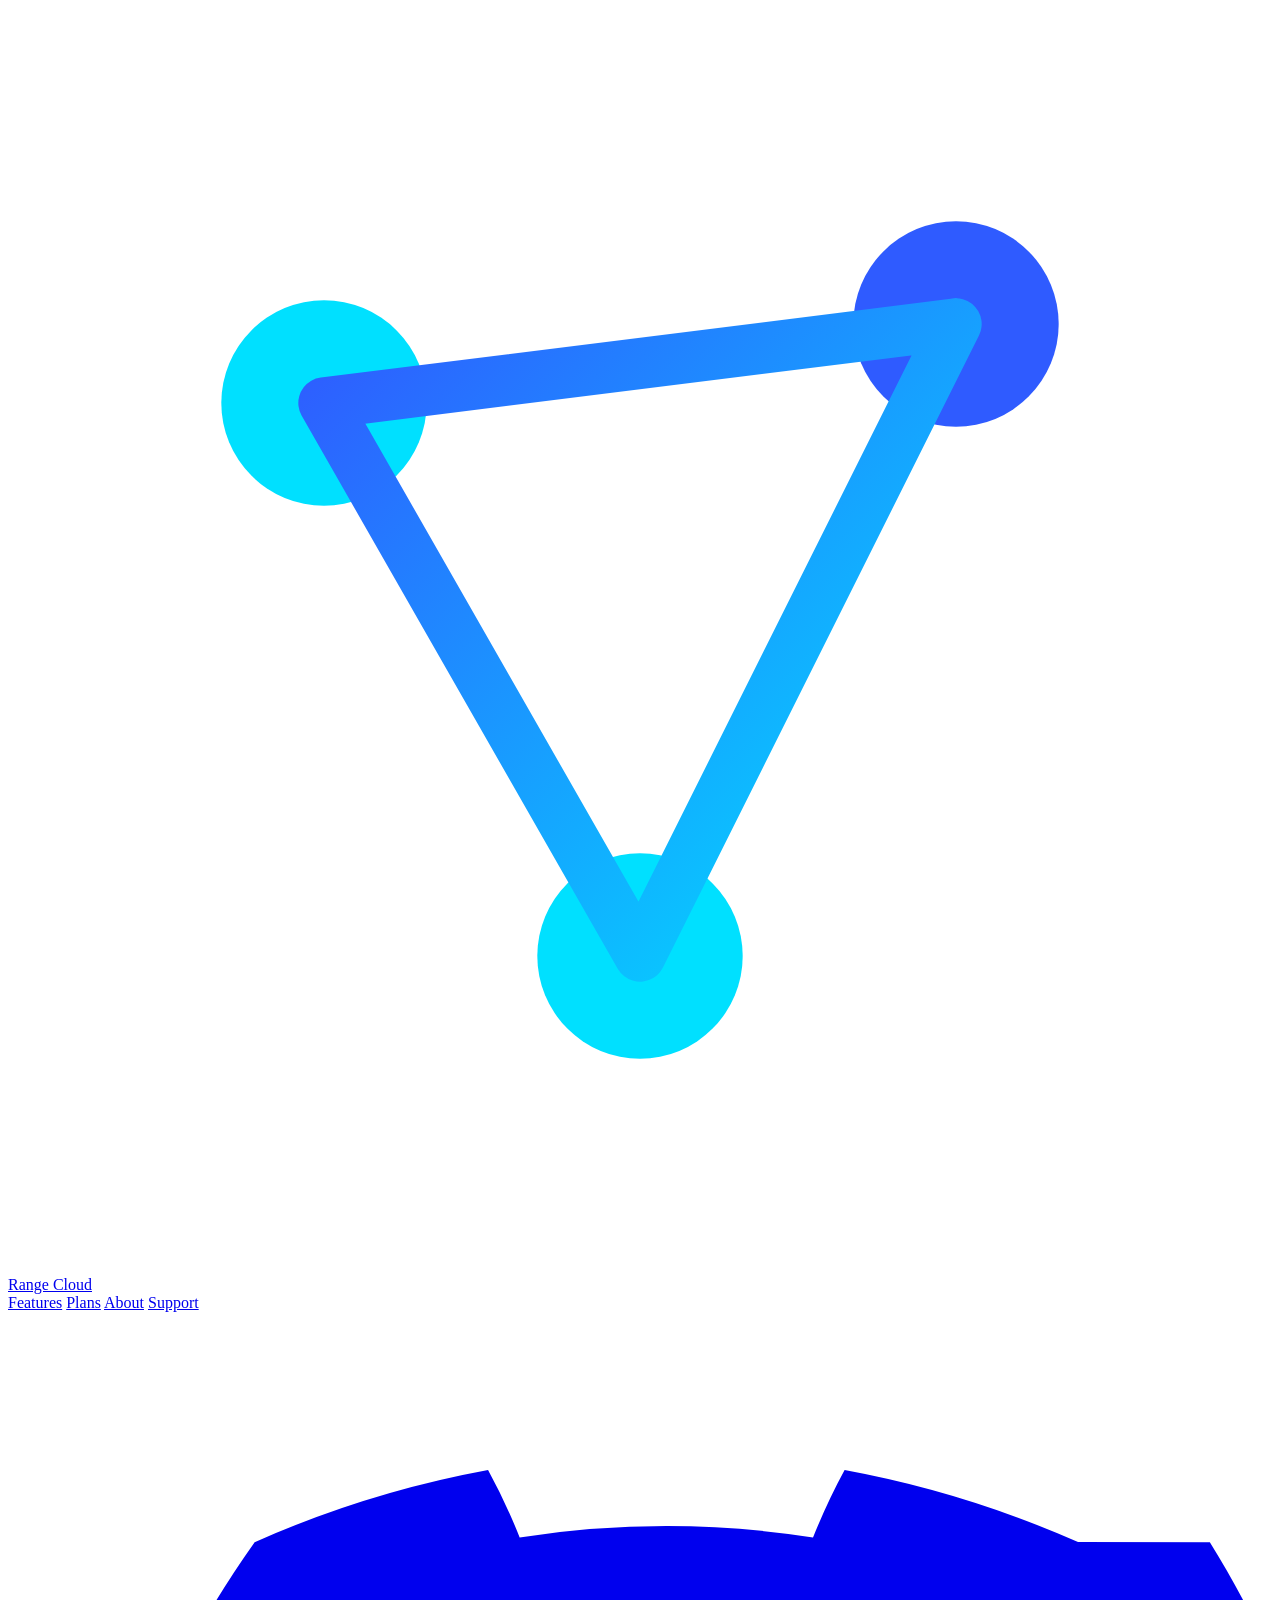
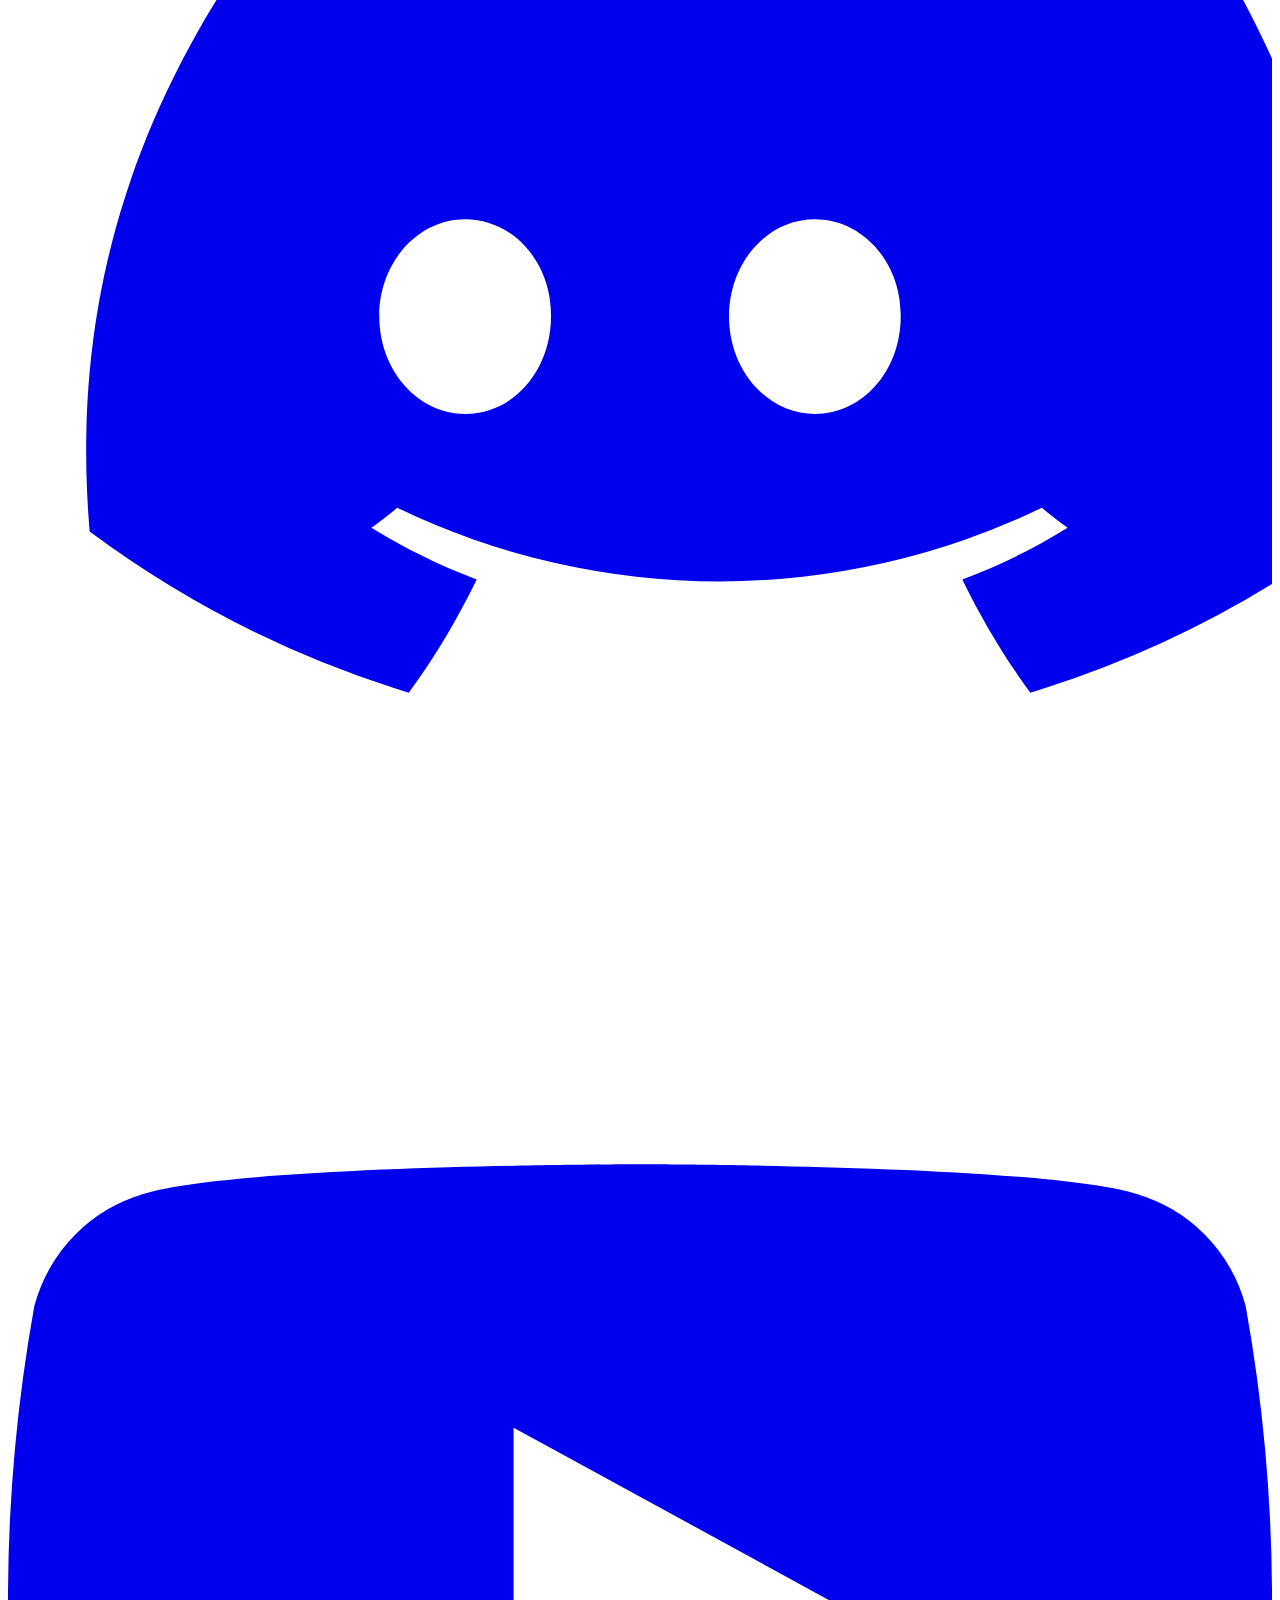
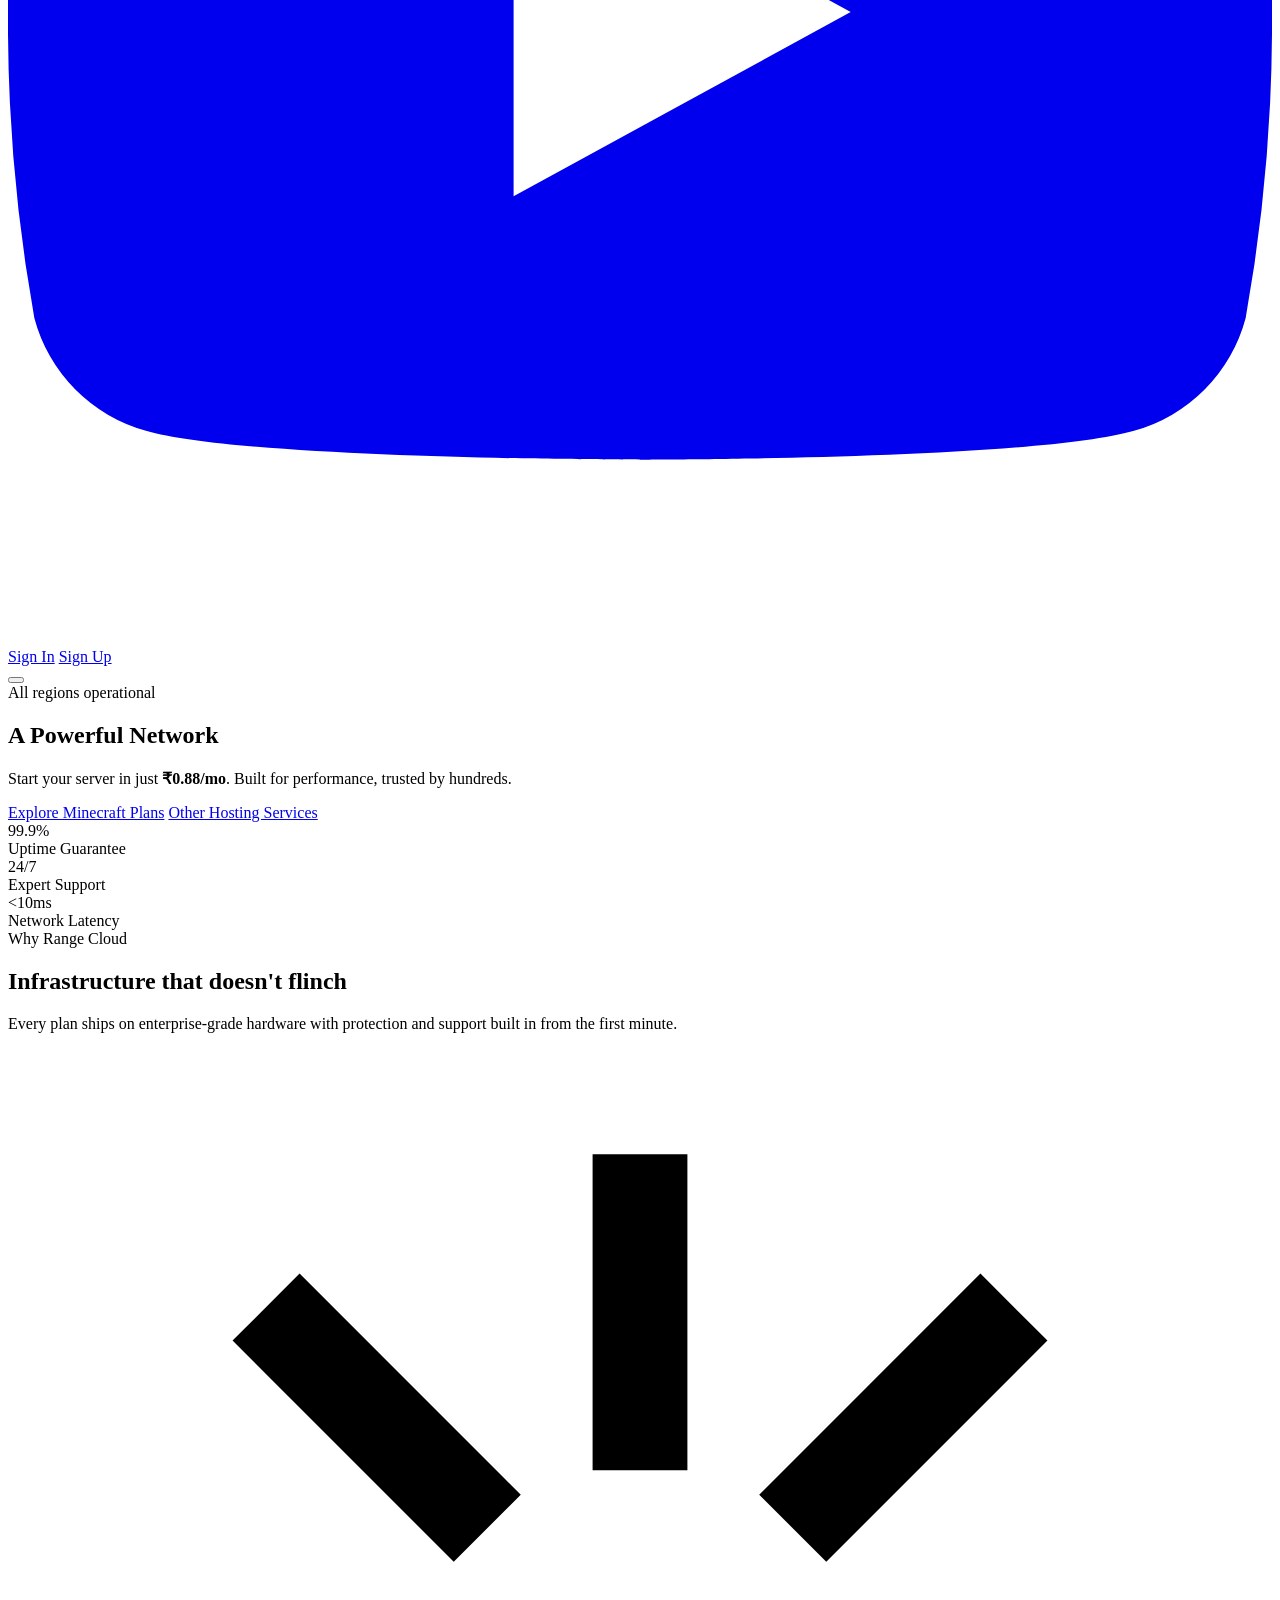
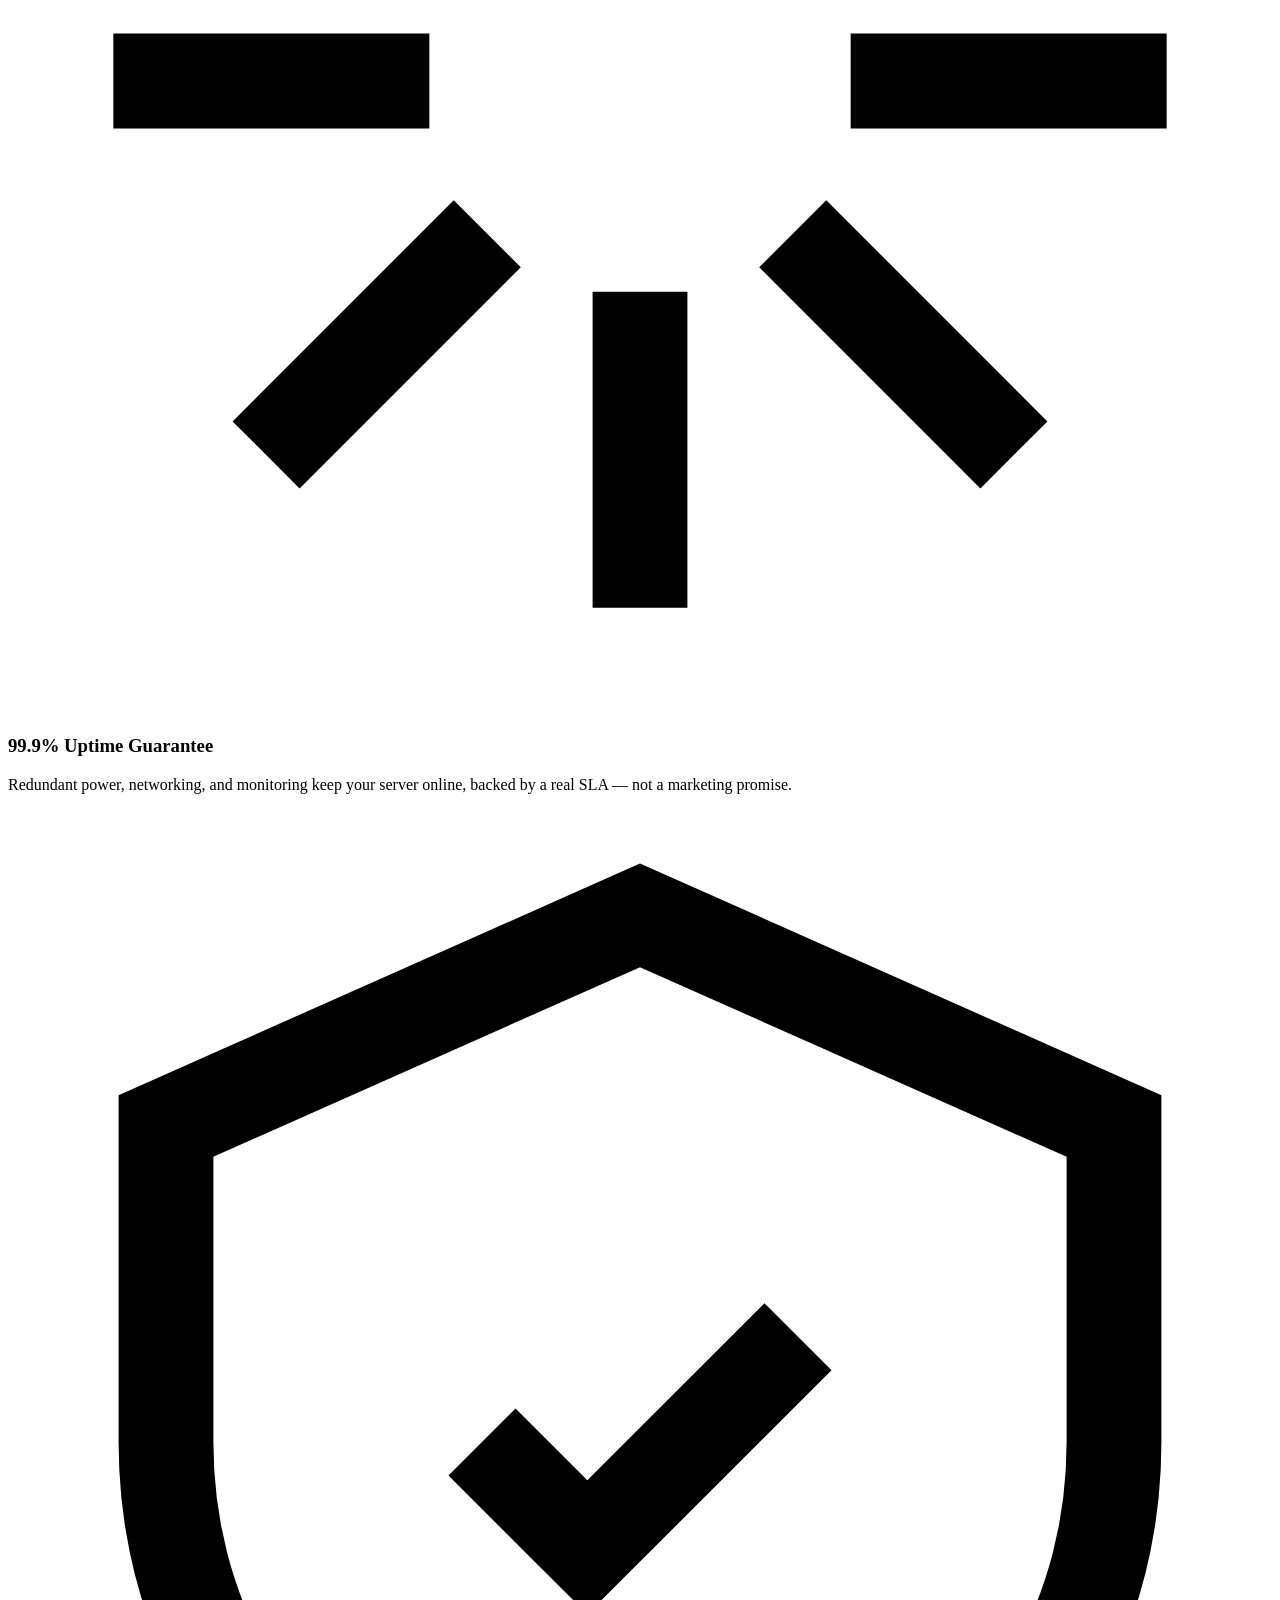
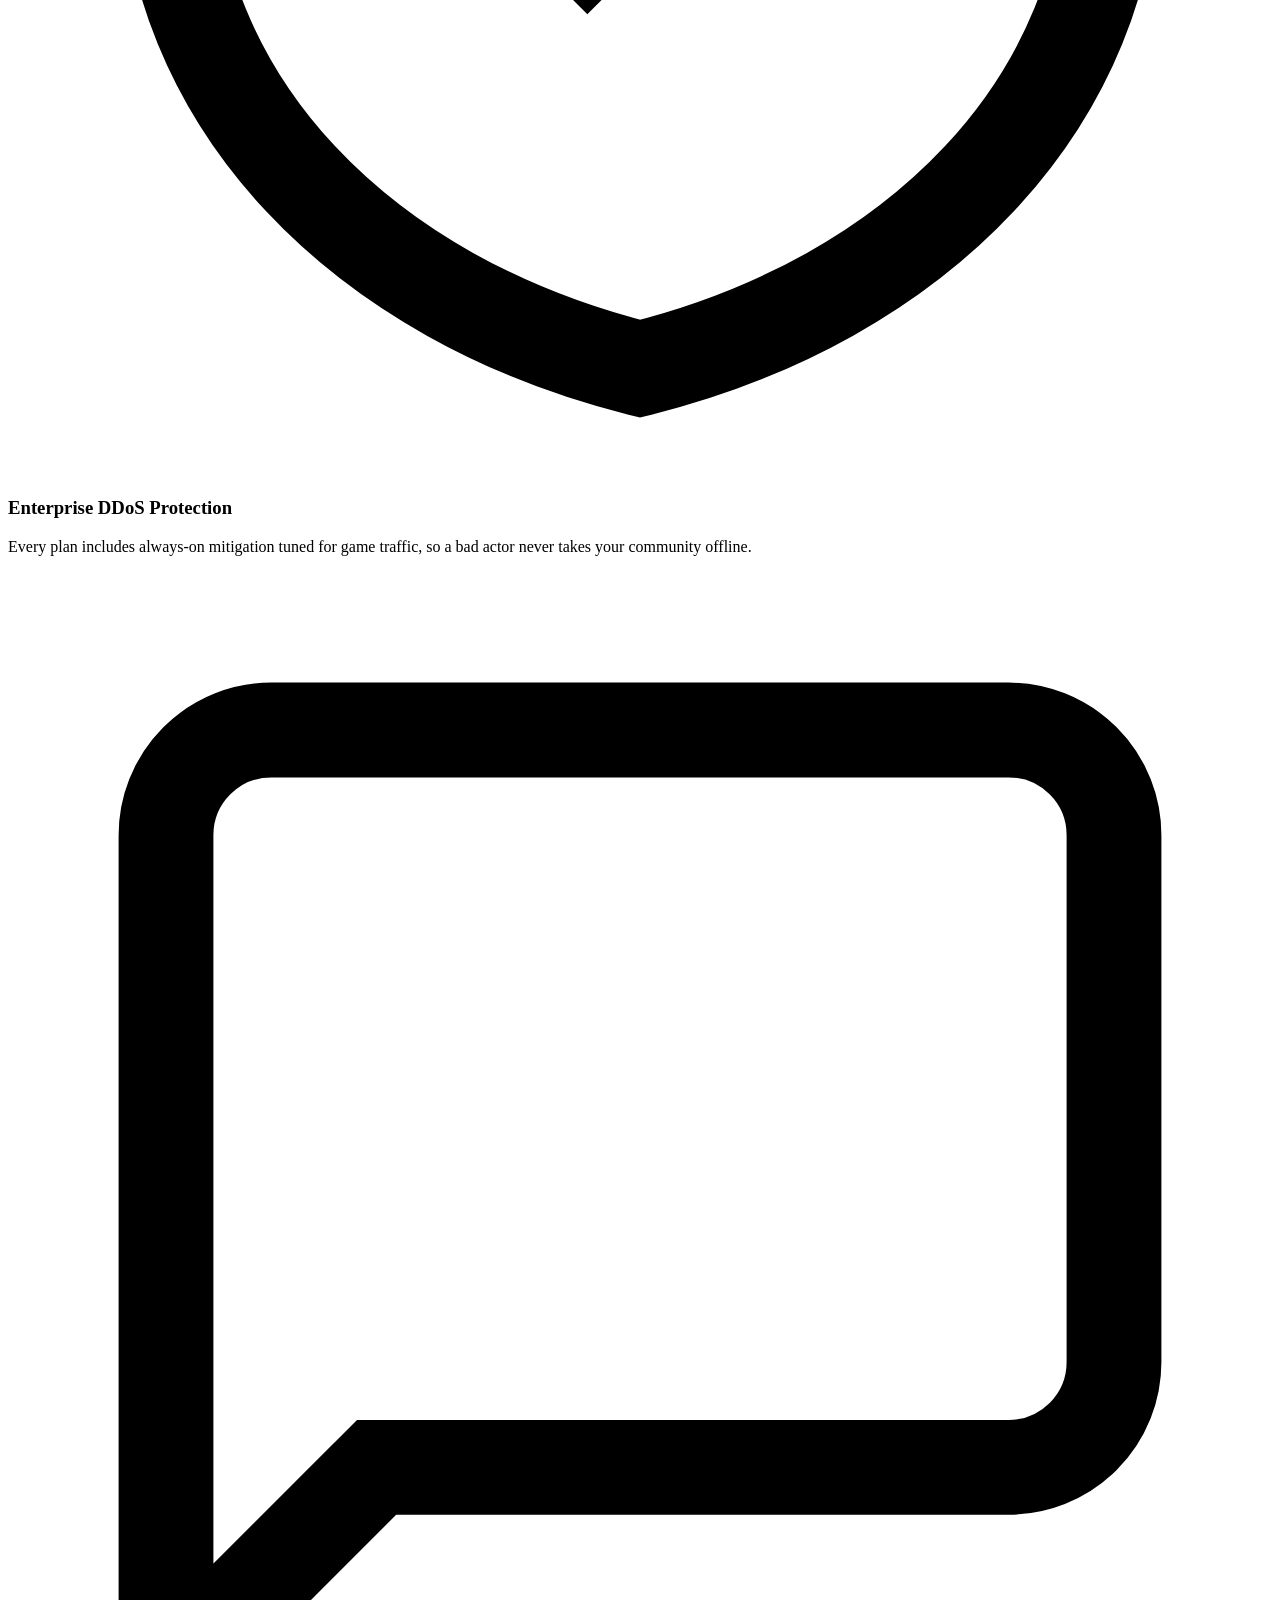
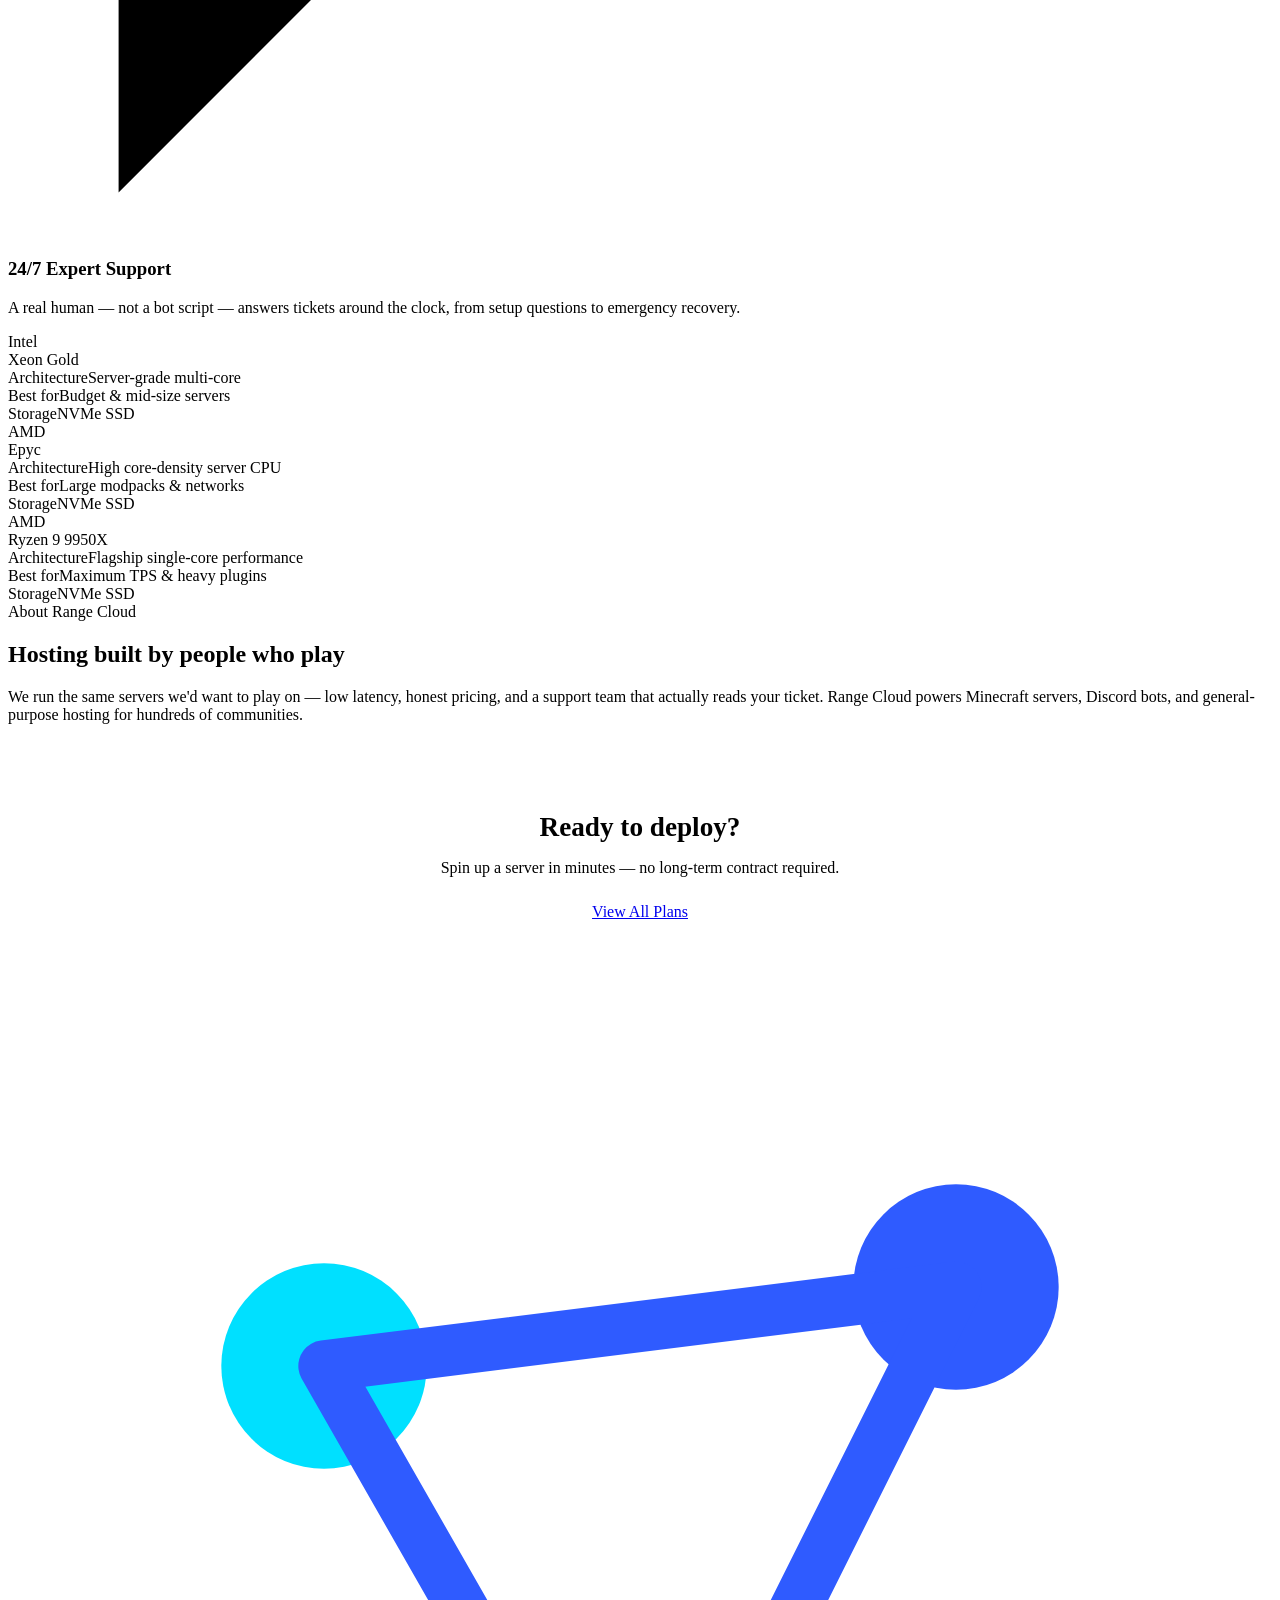
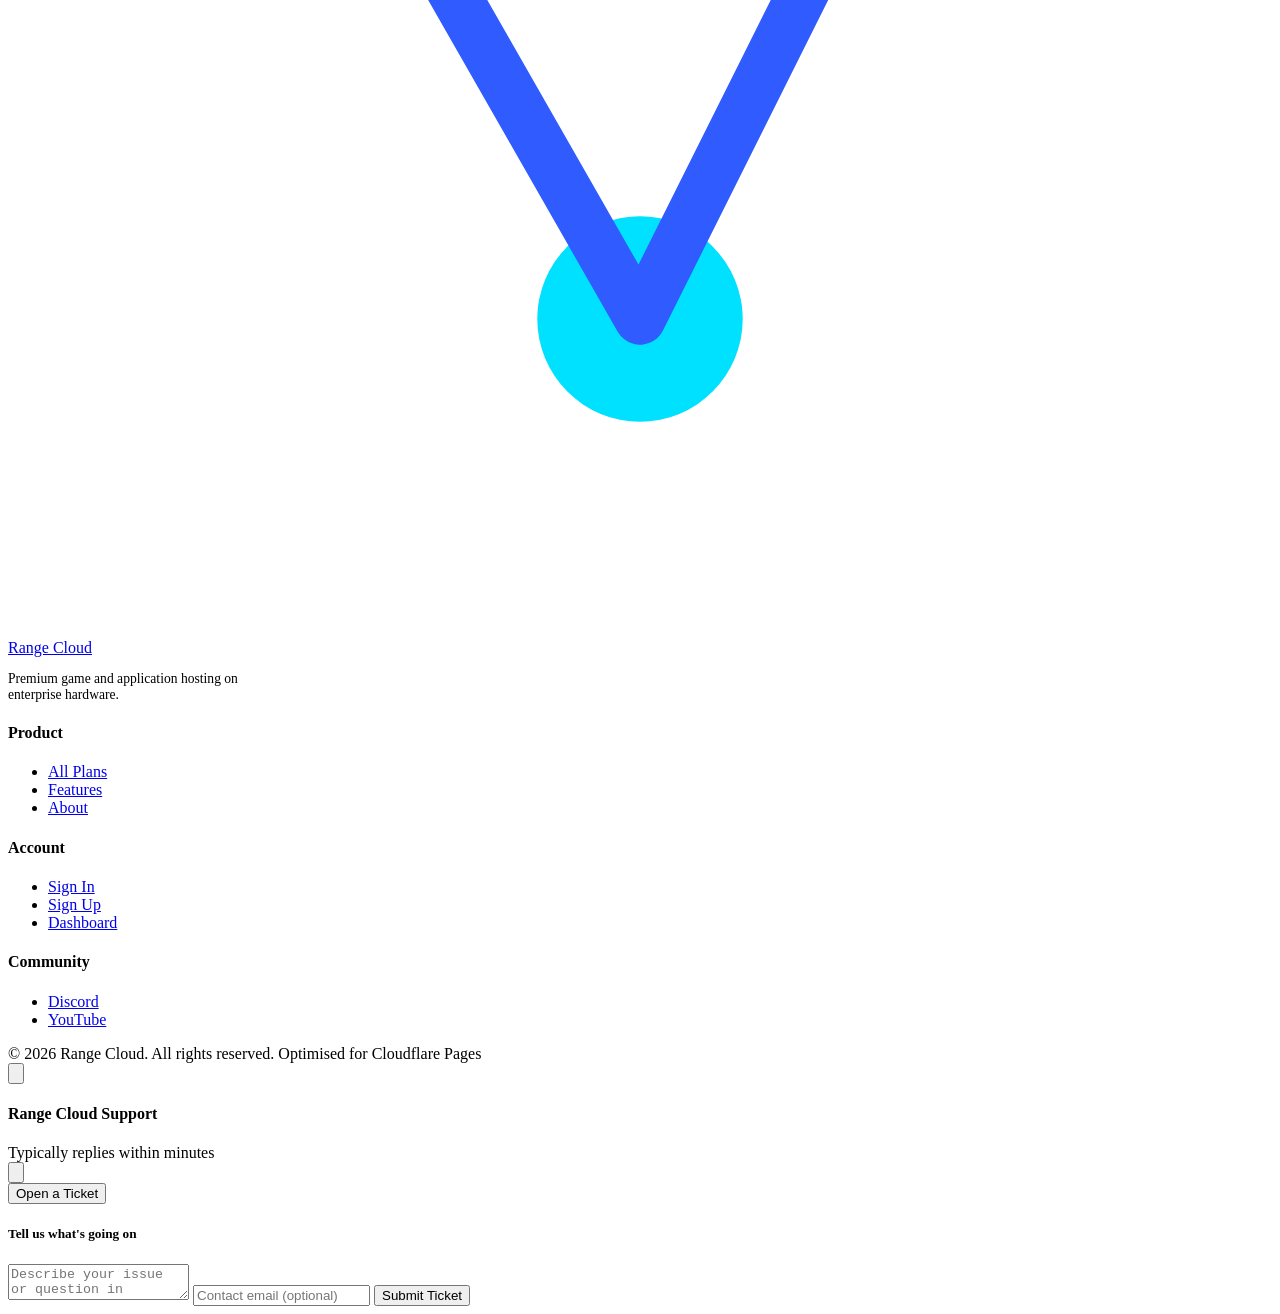
==== index.html @ aaff378e "Create index.html" ====
<!DOCTYPE html>
<html lang="en">
<head>
<meta charset="UTF-8">
<meta name="viewport" content="width=device-width, initial-scale=1.0">
<title>Range Cloud — A Powerful Network</title>
<meta name="description" content="Premium Minecraft and application hosting on Intel Xeon Gold, AMD Epyc, and Ryzen 9 9950X hardware. Plans from ₹0.88/mo equivalent. 99.9% uptime, enterprise DDoS protection, 24/7 support.">
<link rel="preconnect" href="https://fonts.googleapis.com">
<link href="https://fonts.googleapis.com/css2?family=Sora:wght@400;600;700;800&family=Inter:wght@400;500;600;700&family=JetBrains+Mono:wght@400;500;600&display=swap" rel="stylesheet">
<link rel="stylesheet" href="styles.css">
</head>
<body>

<div id="starfield" aria-hidden="true"></div>

<!-- ============ NAVBAR ============ -->
<header class="navbar">
  <div class="navbar-inner">
    <a href="index.html" class="logo" aria-label="Range Cloud home">
      <svg class="logo-mark" viewBox="0 0 32 32" fill="none" xmlns="http://www.w3.org/2000/svg" aria-hidden="true">
        <circle class="node" cx="8" cy="10" r="2.6" fill="#00e0ff"/>
        <circle class="node" cx="24" cy="8" r="2.6" fill="#2f5bff"/>
        <circle class="node" cx="16" cy="24" r="2.6" fill="#00e0ff"/>
        <path d="M8 10L24 8M8 10L16 24M24 8L16 24" stroke="url(#navGrad)" stroke-width="1.3" stroke-linecap="round"/>
        <defs>
          <linearGradient id="navGrad" x1="8" y1="8" x2="24" y2="24" gradientUnits="userSpaceOnUse">
            <stop stop-color="#2f5bff"/>
            <stop offset="1" stop-color="#00e0ff"/>
          </linearGradient>
        </defs>
      </svg>
      <span class="logo-text">Range Cloud</span>
    </a>

    <nav class="nav-links" aria-label="Primary">
      <a href="index.html#features" data-page="index.html" class="active">Features</a>
      <a href="plans.html" data-page="plans.html">Plans</a>
      <a href="index.html#about">About</a>
      <a href="index.html#support-section">Support</a>
    </nav>

    <div class="nav-right">
      <a class="social-icon" href="https://discord.com" target="_blank" rel="noopener noreferrer" aria-label="Join our Discord">
        <svg viewBox="0 0 24 24" fill="currentColor"><path d="M20.317 4.369A19.79 19.79 0 0 0 15.885 3c-.22.4-.43.86-.6 1.28a18.27 18.27 0 0 0-5.57 0A11.6 11.6 0 0 0 9.115 3a19.736 19.736 0 0 0-4.432 1.37C1.98 8.19 1.24 11.9 1.55 15.56a19.9 19.9 0 0 0 6.06 3.06c.49-.67.92-1.39 1.29-2.15-.7-.26-1.37-.59-2-.98.17-.12.33-.25.49-.38a14.1 14.1 0 0 0 12.24 0c.16.13.32.26.49.38-.63.39-1.3.72-2 .98.37.76.8 1.48 1.29 2.15a19.83 19.83 0 0 0 6.06-3.06c.36-4.24-.62-7.92-2.65-11.19ZM8.68 13.33c-.9 0-1.63-.83-1.63-1.85 0-1.02.72-1.85 1.63-1.85.92 0 1.65.84 1.63 1.85 0 1.02-.71 1.85-1.63 1.85Zm6.64 0c-.9 0-1.63-.83-1.63-1.85 0-1.02.72-1.85 1.63-1.85.92 0 1.65.84 1.63 1.85 0 1.02-.71 1.85-1.63 1.85Z"/></svg>
      </a>
      <a class="social-icon" href="https://youtube.com" target="_blank" rel="noopener noreferrer" aria-label="Watch us on YouTube">
        <svg viewBox="0 0 24 24" fill="currentColor"><path d="M23.5 6.19a3.02 3.02 0 0 0-2.12-2.14C19.51 3.5 12 3.5 12 3.5s-7.51 0-9.38.55A3.02 3.02 0 0 0 .5 6.19 31.6 31.6 0 0 0 0 12a31.6 31.6 0 0 0 .5 5.81 3.02 3.02 0 0 0 2.12 2.14C4.49 20.5 12 20.5 12 20.5s7.51 0 9.38-.55a3.02 3.02 0 0 0 2.12-2.14A31.6 31.6 0 0 0 24 12a31.6 31.6 0 0 0-.5-5.81ZM9.6 15.5V8.5l6.4 3.5-6.4 3.5Z"/></svg>
      </a>
      <div class="nav-account">
        <a href="auth.html" class="btn btn-ghost btn-sm">Sign In</a>
        <a href="auth.html#signup" class="btn btn-primary btn-sm">Sign Up</a>
      </div>
      <button class="nav-toggle" id="navToggle" aria-label="Toggle navigation menu" aria-expanded="false">
        <span></span><span></span><span></span>
      </button>
    </div>
  </div>
</header>

<div class="page-content">

  <!-- ============ HERO ============ -->
  <section class="hero">
    <div class="hero-badge">
      <span class="dot"></span>
      All regions operational
    </div>
    <h1>A Powerful Network</h1>
    <p class="subtitle">Start your server in just <strong>₹0.88/mo</strong>. Built for performance, trusted by hundreds.</p>
    <div class="hero-ctas">
      <a href="plans.html" class="btn btn-glow-solid">Explore Minecraft Plans</a>
      <a href="plans.html#discord-bots" class="btn btn-glow">Other Hosting Services</a>
    </div>

    <div class="metrics-strip" role="list">
      <div class="metric" role="listitem">
        <div class="value">99.9%</div>
        <div class="label">Uptime Guarantee</div>
      </div>
      <div class="metric" role="listitem">
        <div class="value">24/7</div>
        <div class="label">Expert Support</div>
      </div>
      <div class="metric" role="listitem">
        <div class="value">&lt;10ms</div>
        <div class="label">Network Latency</div>
      </div>
    </div>
  </section>

  <!-- ============ FEATURES ============ -->
  <section class="section" id="features">
    <div class="section-head">
      <span class="eyebrow">Why Range Cloud</span>
      <h2>Infrastructure that doesn't flinch</h2>
      <p>Every plan ships on enterprise-grade hardware with protection and support built in from the first minute.</p>
    </div>

    <div class="feature-grid">
      <div class="feature-card">
        <div class="feature-icon">
          <svg viewBox="0 0 24 24" fill="none" stroke="currentColor" stroke-width="1.8"><path d="M12 2v6M12 16v6M4.9 4.9l4.2 4.2M14.9 14.9l4.2 4.2M2 12h6M16 12h6M4.9 19.1l4.2-4.2M14.9 9.1l4.2-4.2"/></svg>
        </div>
        <h3>99.9% Uptime Guarantee</h3>
        <p>Redundant power, networking, and monitoring keep your server online, backed by a real SLA — not a marketing promise.</p>
      </div>
      <div class="feature-card">
        <div class="feature-icon">
          <svg viewBox="0 0 24 24" fill="none" stroke="currentColor" stroke-width="1.8"><path d="M12 2 3 6v6c0 5 3.8 8.7 9 10 5.2-1.3 9-5 9-10V6l-9-4Z"/><path d="m9 12 2 2 4-4"/></svg>
        </div>
        <h3>Enterprise DDoS Protection</h3>
        <p>Every plan includes always-on mitigation tuned for game traffic, so a bad actor never takes your community offline.</p>
      </div>
      <div class="feature-card">
        <div class="feature-icon">
          <svg viewBox="0 0 24 24" fill="none" stroke="currentColor" stroke-width="1.8"><path d="M21 15a2 2 0 0 1-2 2H7l-4 4V5a2 2 0 0 1 2-2h14a2 2 0 0 1 2 2z"/></svg>
        </div>
        <h3>24/7 Expert Support</h3>
        <p>A real human — not a bot script — answers tickets around the clock, from setup questions to emergency recovery.</p>
      </div>
    </div>

    <div class="cpu-grid">
      <div class="cpu-card">
        <div class="cpu-brand">Intel</div>
        <div class="cpu-name">Xeon Gold</div>
        <div class="cpu-specs">
          <div class="row"><span>Architecture</span><span>Server-grade multi-core</span></div>
          <div class="row"><span>Best for</span><span>Budget & mid-size servers</span></div>
          <div class="row"><span>Storage</span><span>NVMe SSD</span></div>
        </div>
      </div>
      <div class="cpu-card">
        <div class="cpu-brand">AMD</div>
        <div class="cpu-name">Epyc</div>
        <div class="cpu-specs">
          <div class="row"><span>Architecture</span><span>High core-density server CPU</span></div>
          <div class="row"><span>Best for</span><span>Large modpacks & networks</span></div>
          <div class="row"><span>Storage</span><span>NVMe SSD</span></div>
        </div>
      </div>
      <div class="cpu-card">
        <div class="cpu-brand">AMD</div>
        <div class="cpu-name">Ryzen 9 9950X</div>
        <div class="cpu-specs">
          <div class="row"><span>Architecture</span><span>Flagship single-core performance</span></div>
          <div class="row"><span>Best for</span><span>Maximum TPS & heavy plugins</span></div>
          <div class="row"><span>Storage</span><span>NVMe SSD</span></div>
        </div>
      </div>
    </div>
  </section>

  <!-- ============ ABOUT ============ -->
  <section class="section" id="about">
    <div class="section-head">
      <span class="eyebrow">About Range Cloud</span>
      <h2>Hosting built by people who play</h2>
      <p>We run the same servers we'd want to play on — low latency, honest pricing, and a support team that actually reads your ticket. Range Cloud powers Minecraft servers, Discord bots, and general-purpose hosting for hundreds of communities.</p>
    </div>
  </section>

  <!-- ============ CTA STRIP ============ -->
  <section class="section" style="padding-top:0;">
    <div class="feature-card" style="max-width:900px;margin:0 auto;text-align:center;padding:50px 40px;">
      <h2 style="font-family:var(--font-display);font-size:1.7rem;margin-bottom:12px;">Ready to deploy?</h2>
      <p style="color:var(--text-dim);margin-bottom:26px;">Spin up a server in minutes — no long-term contract required.</p>
      <a href="plans.html" class="btn btn-glow-solid">View All Plans</a>
    </div>
  </section>

</div>

<!-- ============ FOOTER ============ -->
<footer class="footer page-content">
  <div class="footer-inner">
    <div class="footer-col">
      <a href="index.html" class="logo" style="margin-bottom:12px;">
        <svg class="logo-mark" viewBox="0 0 32 32" fill="none" xmlns="http://www.w3.org/2000/svg" aria-hidden="true">
          <circle cx="8" cy="10" r="2.6" fill="#00e0ff"/>
          <circle cx="24" cy="8" r="2.6" fill="#2f5bff"/>
          <circle cx="16" cy="24" r="2.6" fill="#00e0ff"/>
          <path d="M8 10L24 8M8 10L16 24M24 8L16 24" stroke="#2f5bff" stroke-width="1.3" stroke-linecap="round"/>
        </svg>
        <span class="logo-text">Range Cloud</span>
      </a>
      <p style="color:var(--muted);font-size:0.85rem;max-width:260px;">Premium game and application hosting on enterprise hardware.</p>
    </div>
    <div class="footer-col">
      <h4>Product</h4>
      <ul>
        <li><a href="plans.html">All Plans</a></li>
        <li><a href="index.html#features">Features</a></li>
        <li><a href="index.html#about">About</a></li>
      </ul>
    </div>
    <div class="footer-col">
      <h4>Account</h4>
      <ul>
        <li><a href="auth.html">Sign In</a></li>
        <li><a href="auth.html#signup">Sign Up</a></li>
        <li><a href="auth.html#dashboard">Dashboard</a></li>
      </ul>
    </div>
    <div class="footer-col">
      <h4>Community</h4>
      <ul>
        <li><a href="https://discord.com" target="_blank" rel="noopener noreferrer">Discord</a></li>
        <li><a href="https://youtube.com" target="_blank" rel="noopener noreferrer">YouTube</a></li>
      </ul>
    </div>
  </div>
  <div class="footer-bottom">
    <span>© 2026 Range Cloud. All rights reserved.</span>
    <span>Optimised for Cloudflare Pages</span>
  </div>
</footer>

<!-- ============ SUPPORT WIDGET ============ -->
<button class="support-launcher" id="supportLauncher" aria-label="Open live support">
  <svg viewBox="0 0 24 24" fill="currentColor"><path d="M12 2C6.5 2 2 6 2 11c0 2.4 1 4.6 2.7 6.2-.2 1.4-.8 2.7-1.7 3.8 1.6 0 3.4-.5 4.9-1.4 1.3.5 2.7.8 4.1.8 5.5 0 10-4 10-9s-4.5-9-10-9Z"/></svg>
  <span class="ping" id="supportPing"></span>
</button>

<div class="support-panel" id="supportPanel" role="dialog" aria-label="Live support">
  <div class="support-header">
    <div class="title">
      <span class="dot"></span>
      <div>
        <h4>Range Cloud Support</h4>
        <div class="sub">Typically replies within minutes</div>
      </div>
    </div>
    <button class="support-close" id="supportClose" aria-label="Close support panel">
      <svg viewBox="0 0 24 24" fill="none" stroke="currentColor" stroke-width="2"><path d="M6 6l12 12M18 6 6 18"/></svg>
    </button>
  </div>
  <div class="support-mode-tabs">
    <button id="modeTicket" class="active" type="button">Open a Ticket</button>
    <button id="modeAdmin" type="button" style="display:none;">Admin Queue</button>
  </div>
  <div class="support-body">
    <div id="bodyTicket" class="support-mode-body">
      <h5>Tell us what's going on</h5>
      <form id="ticketForm">
        <textarea id="ticketMessage" placeholder="Describe your issue or question in detail..." required></textarea>
        <input type="email" id="ticketEmail" placeholder="Contact email (optional)">
        <button type="submit" class="btn btn-primary btn-block btn-sm">Submit Ticket</button>
        <div class="form-msg" id="ticketFeedback"></div>
      </form>
    </div>
    <div id="bodyAdmin" class="support-mode-body" style="display:none;">
      <h5>Open tickets</h5>
      <div class="ticket-list" id="adminQueueList"></div>
    </div>
  </div>
</div>

<div id="support-section"></div>

<script src="app.js"></script>
</body>
</html>
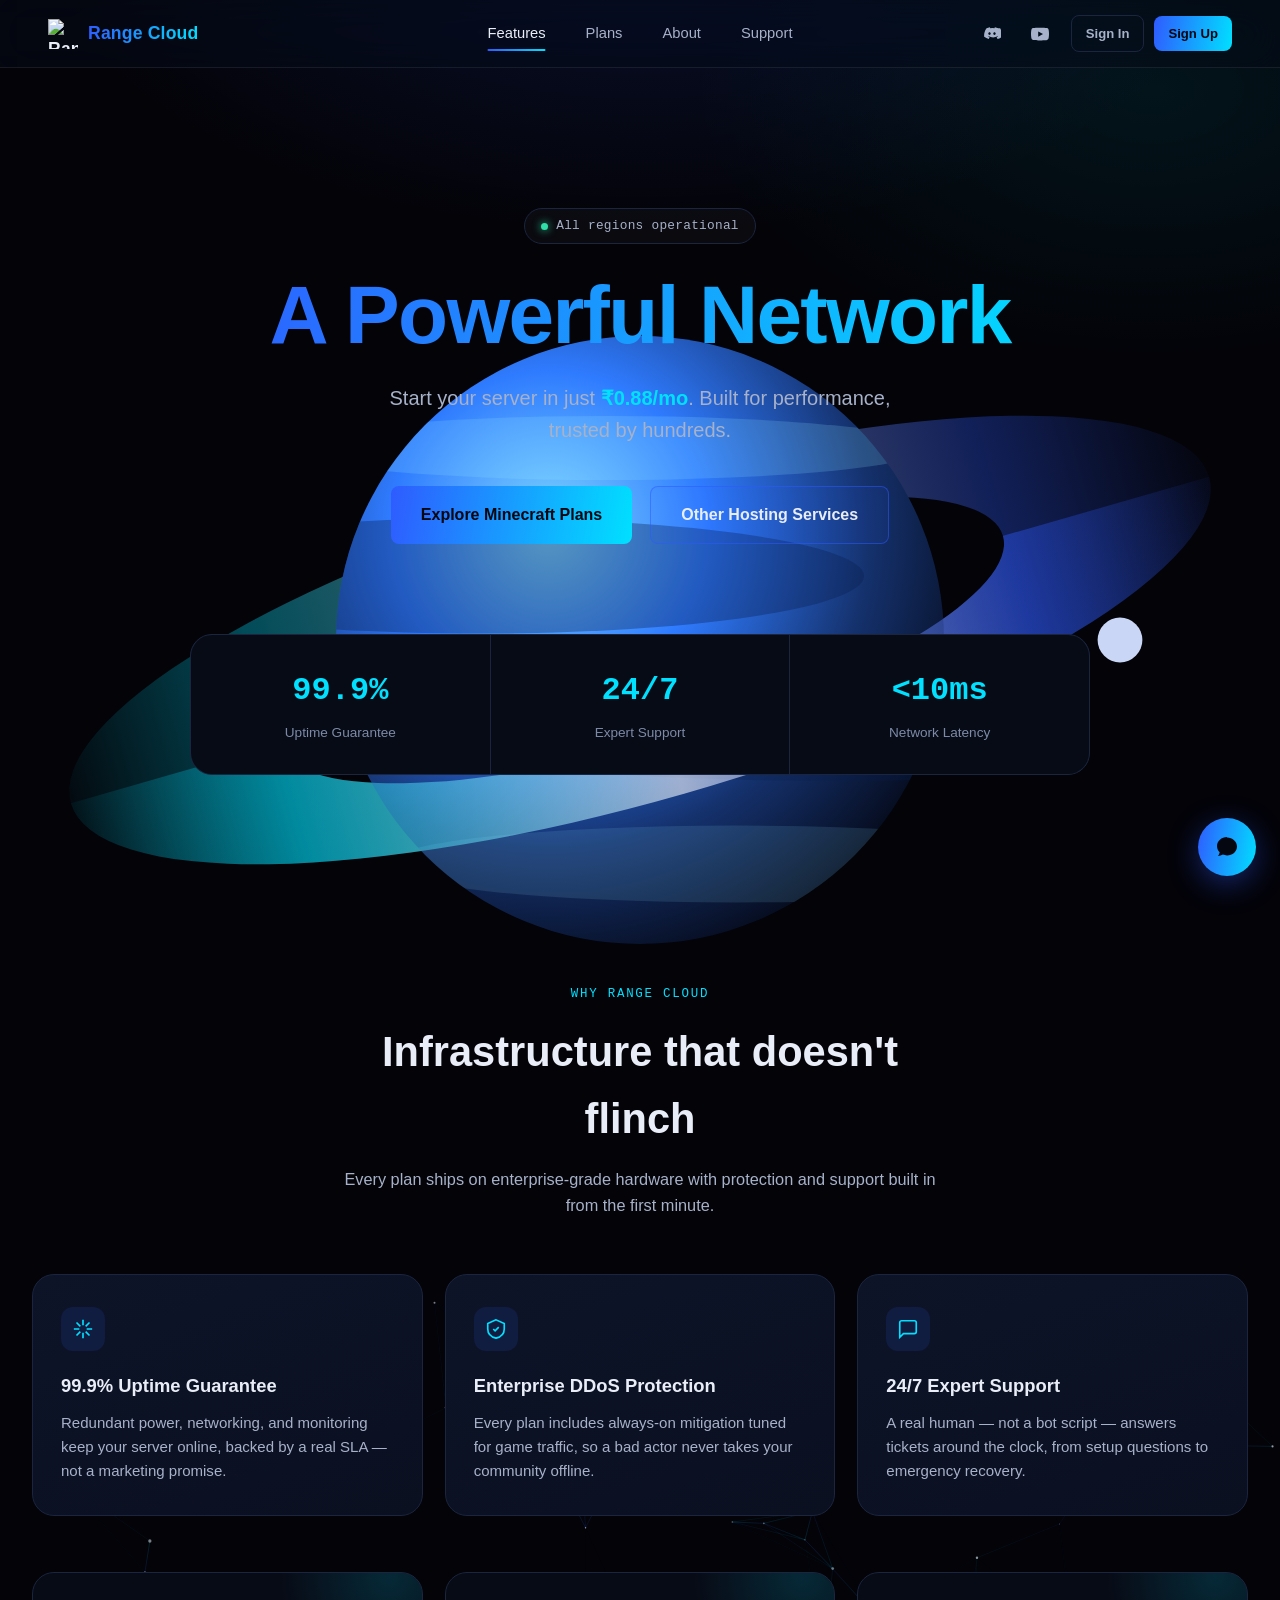
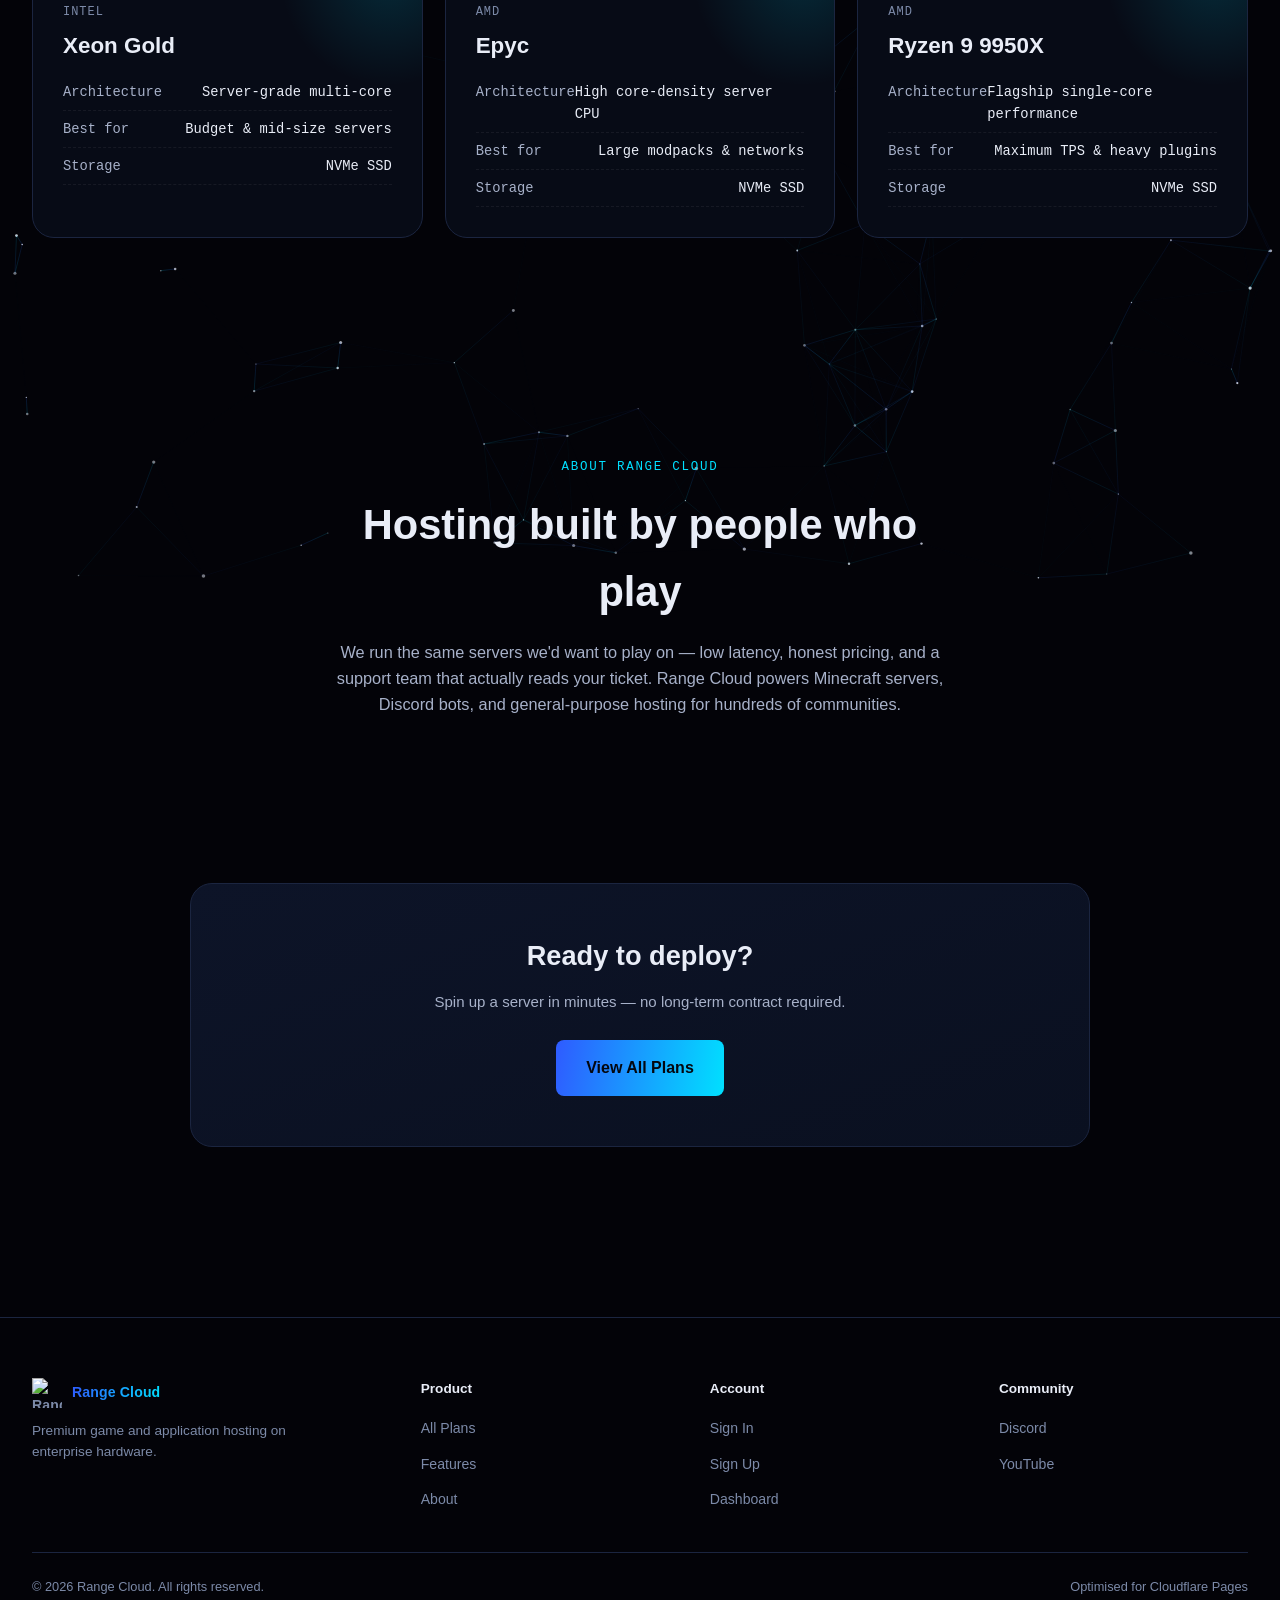
==== commit 8e01b9f4: "Update index.html" ====
--- a/index.html
+++ b/index.html
@@ -8,27 +8,75 @@
 <link rel="preconnect" href="https://fonts.googleapis.com">
 <link href="https://fonts.googleapis.com/css2?family=Sora:wght@400;600;700;800&family=Inter:wght@400;500;600;700&family=JetBrains+Mono:wght@400;500;600&display=swap" rel="stylesheet">
 <link rel="stylesheet" href="styles.css">
+<link rel="icon" type="image/png" href="logo.png">
 </head>
 <body>
 
-<div id="starfield" aria-hidden="true"></div>
+<div id="starfield" aria-hidden="true">
+  <div class="nebula-layer" aria-hidden="true"></div>
+  <div class="planet-wrap" aria-hidden="true">
+    <svg class="planet-svg" viewBox="0 0 400 400" xmlns="http://www.w3.org/2000/svg">
+      <defs>
+        <radialGradient id="planetShade" cx="35%" cy="32%" r="75%">
+          <stop offset="0%" stop-color="#7fd8ff"/>
+          <stop offset="35%" stop-color="#2f7bff"/>
+          <stop offset="70%" stop-color="#15326e"/>
+          <stop offset="100%" stop-color="#050a1a"/>
+        </radialGradient>
+        <linearGradient id="ringGrad" x1="0%" y1="0%" x2="100%" y2="0%">
+          <stop offset="0%" stop-color="#00e0ff" stop-opacity="0.05"/>
+          <stop offset="18%" stop-color="#00e0ff" stop-opacity="0.5"/>
+          <stop offset="50%" stop-color="#e9edf7" stop-opacity="0.75"/>
+          <stop offset="82%" stop-color="#2f5bff" stop-opacity="0.5"/>
+          <stop offset="100%" stop-color="#2f5bff" stop-opacity="0.05"/>
+        </linearGradient>
+        <clipPath id="planetClip">
+          <circle cx="200" cy="200" r="95"/>
+        </clipPath>
+      </defs>
+
+      <!-- Ring, full pass (reads behind + in front of the sphere) -->
+      <g transform="rotate(-16 200 200)">
+        <path d="M 15,200 A 185,50 0 1,0 385,200 A 185,50 0 1,0 15,200 Z
+                 M 82,200 A 118,32 0 1,1 318,200 A 118,32 0 1,1 82,200 Z"
+              fill="url(#ringGrad)" fill-rule="evenodd" opacity="0.65"/>
+      </g>
+
+      <!-- Planet sphere -->
+      <circle cx="200" cy="200" r="95" fill="url(#planetShade)"/>
+
+      <!-- Slowly rotating surface bands -->
+      <g class="planet-core" clip-path="url(#planetClip)">
+        <ellipse cx="150" cy="180" rx="120" ry="18" fill="#0a1e4d" opacity="0.35"/>
+        <ellipse cx="260" cy="230" rx="130" ry="14" fill="#0a1e4d" opacity="0.28"/>
+        <ellipse cx="190" cy="140" rx="100" ry="10" fill="#8fe6ff" opacity="0.18"/>
+        <ellipse cx="230" cy="270" rx="110" ry="12" fill="#8fe6ff" opacity="0.12"/>
+      </g>
+
+      <!-- Ring, front arc only (over the lower half of the sphere) -->
+      <g transform="rotate(-16 200 200)">
+        <clipPath id="ringFrontClip">
+          <rect x="0" y="200" width="400" height="200"/>
+        </clipPath>
+        <path d="M 15,200 A 185,50 0 1,0 385,200 A 185,50 0 1,0 15,200 Z
+                 M 82,200 A 118,32 0 1,1 318,200 A 118,32 0 1,1 82,200 Z"
+              fill="url(#ringGrad)" fill-rule="evenodd" opacity="0.85"
+              clip-path="url(#ringFrontClip)"/>
+      </g>
+
+      <!-- Small orbiting moon -->
+      <g class="moon-orbit">
+        <circle cx="350" cy="200" r="7" fill="#c9d6f5"/>
+      </g>
+    </svg>
+  </div>
+</div>
 
 <!-- ============ NAVBAR ============ -->
 <header class="navbar">
   <div class="navbar-inner">
     <a href="index.html" class="logo" aria-label="Range Cloud home">
-      <svg class="logo-mark" viewBox="0 0 32 32" fill="none" xmlns="http://www.w3.org/2000/svg" aria-hidden="true">
-        <circle class="node" cx="8" cy="10" r="2.6" fill="#00e0ff"/>
-        <circle class="node" cx="24" cy="8" r="2.6" fill="#2f5bff"/>
-        <circle class="node" cx="16" cy="24" r="2.6" fill="#00e0ff"/>
-        <path d="M8 10L24 8M8 10L16 24M24 8L16 24" stroke="url(#navGrad)" stroke-width="1.3" stroke-linecap="round"/>
-        <defs>
-          <linearGradient id="navGrad" x1="8" y1="8" x2="24" y2="24" gradientUnits="userSpaceOnUse">
-            <stop stop-color="#2f5bff"/>
-            <stop offset="1" stop-color="#00e0ff"/>
-          </linearGradient>
-        </defs>
-      </svg>
+      <img src="logo.png" alt="Range Cloud" class="logo-mark">
       <span class="logo-text">Range Cloud</span>
     </a>
 
@@ -176,12 +224,7 @@
   <div class="footer-inner">
     <div class="footer-col">
       <a href="index.html" class="logo" style="margin-bottom:12px;">
-        <svg class="logo-mark" viewBox="0 0 32 32" fill="none" xmlns="http://www.w3.org/2000/svg" aria-hidden="true">
-          <circle cx="8" cy="10" r="2.6" fill="#00e0ff"/>
-          <circle cx="24" cy="8" r="2.6" fill="#2f5bff"/>
-          <circle cx="16" cy="24" r="2.6" fill="#00e0ff"/>
-          <path d="M8 10L24 8M8 10L16 24M24 8L16 24" stroke="#2f5bff" stroke-width="1.3" stroke-linecap="round"/>
-        </svg>
+        <img src="logo.png" alt="Range Cloud" class="logo-mark">
         <span class="logo-text">Range Cloud</span>
       </a>
       <p style="color:var(--muted);font-size:0.85rem;max-width:260px;">Premium game and application hosting on enterprise hardware.</p>
--- a/styles.css
+++ b/styles.css
@@ -0,0 +1,1160 @@
+/* ============================================================
+   RANGE CLOUD — Master Stylesheet
+   Ultra-Dark Space Mode
+   ============================================================ */
+
+:root {
+  /* Color */
+  --void: #030308;
+  --panel: #070b16;
+  --panel-2: #0a1020;
+  --card: #0d1428;
+  --card-border: #1b2540;
+  --card-border-hover: #2f5bff;
+  --text: #e9edf7;
+  --text-dim: #a7b1c9;
+  --muted: #7c8aa8;
+  --blue: #2f5bff;
+  --cyan: #00e0ff;
+  --gradient: linear-gradient(100deg, #2f5bff 0%, #00e0ff 100%);
+  --amber: #ffb238;
+  --amber-dim: rgba(255, 178, 56, 0.14);
+  --danger: #ff4d5e;
+  --success: #2fe0a8;
+  --glass-bg: rgba(7, 11, 22, 0.55);
+  --glass-border: rgba(233, 237, 247, 0.08);
+
+  /* Type */
+  --font-display: 'Sora', 'Inter', sans-serif;
+  --font-body: 'Inter', -apple-system, BlinkMacSystemFont, sans-serif;
+  --font-mono: 'JetBrains Mono', 'Courier New', monospace;
+
+  /* Layout */
+  --nav-height: 68px;
+  --radius-sm: 8px;
+  --radius-md: 14px;
+  --radius-lg: 22px;
+  --max-width: 1240px;
+  --transition: 220ms cubic-bezier(0.22, 1, 0.36, 1);
+}
+
+@font-face { font-family: 'Sora'; src: local('Sora'); }
+
+* { margin: 0; padding: 0; box-sizing: border-box; }
+
+html {
+  scroll-behavior: smooth;
+}
+
+@media (prefers-reduced-motion: reduce) {
+  html { scroll-behavior: auto; }
+  *, *::before, *::after {
+    animation-duration: 0.001ms !important;
+    animation-iteration-count: 1 !important;
+    transition-duration: 0.001ms !important;
+    scroll-behavior: auto !important;
+  }
+}
+
+body {
+  background: var(--void);
+  color: var(--text);
+  font-family: var(--font-body);
+  line-height: 1.6;
+  min-height: 100vh;
+  overflow-x: hidden;
+  position: relative;
+}
+
+/* ---------- Starfield canvas ---------- */
+#starfield {
+  position: fixed;
+  inset: 0;
+  width: 100vw;
+  height: 100vh;
+  z-index: 0;
+  background:
+    radial-gradient(ellipse 80% 60% at 50% -10%, rgba(47, 91, 255, 0.16), transparent 60%),
+    radial-gradient(ellipse 60% 50% at 90% 10%, rgba(0, 224, 255, 0.08), transparent 60%),
+    var(--void);
+  pointer-events: none;
+}
+
+.page-content {
+  position: relative;
+  z-index: 1;
+}
+
+a { color: inherit; text-decoration: none; }
+ul { list-style: none; }
+img, svg { display: block; max-width: 100%; }
+button { font-family: inherit; cursor: pointer; border: none; background: none; color: inherit; }
+input, textarea, select { font-family: inherit; }
+
+.container {
+  max-width: var(--max-width);
+  margin: 0 auto;
+  padding: 0 32px;
+}
+
+.visually-hidden {
+  position: absolute;
+  width: 1px; height: 1px;
+  overflow: hidden;
+  clip: rect(0 0 0 0);
+  white-space: nowrap;
+}
+
+:focus-visible {
+  outline: 2px solid var(--cyan);
+  outline-offset: 3px;
+  border-radius: 4px;
+}
+
+/* ---------- Navbar ---------- */
+.navbar {
+  position: fixed;
+  top: 0; left: 0; right: 0;
+  height: var(--nav-height);
+  z-index: 500;
+  background: var(--glass-bg);
+  backdrop-filter: blur(18px) saturate(140%);
+  -webkit-backdrop-filter: blur(18px) saturate(140%);
+  border-bottom: 1px solid var(--glass-border);
+}
+
+.navbar-inner {
+  max-width: var(--max-width);
+  margin: 0 auto;
+  height: 100%;
+  padding: 0 28px;
+  display: flex;
+  align-items: center;
+  justify-content: space-between;
+  gap: 24px;
+}
+
+.logo {
+  display: flex;
+  align-items: center;
+  gap: 10px;
+  font-family: var(--font-display);
+  font-weight: 700;
+  font-size: 1.1rem;
+  letter-spacing: 0.01em;
+  flex-shrink: 0;
+}
+
+.logo-mark {
+  width: 30px;
+  height: 30px;
+  flex-shrink: 0;
+}
+
+.logo-mark .node { animation: pulse-node 3.2s ease-in-out infinite; }
+.logo-mark .node:nth-child(2) { animation-delay: 0.5s; }
+.logo-mark .node:nth-child(3) { animation-delay: 1s; }
+
+@keyframes pulse-node {
+  0%, 100% { opacity: 0.5; r: 2.4; }
+  50% { opacity: 1; r: 3.4; }
+}
+
+.logo-text {
+  background: var(--gradient);
+  -webkit-background-clip: text;
+  background-clip: text;
+  color: transparent;
+}
+
+.nav-links {
+  display: flex;
+  gap: 8px;
+  align-items: center;
+  position: absolute;
+  left: 50%;
+  transform: translateX(-50%);
+}
+
+.nav-links a {
+  padding: 8px 16px;
+  font-size: 0.92rem;
+  color: var(--text-dim);
+  border-radius: var(--radius-sm);
+  transition: color var(--transition), background var(--transition);
+  position: relative;
+}
+
+.nav-links a:hover { color: var(--text); background: rgba(255,255,255,0.04); }
+.nav-links a.active { color: var(--text); }
+.nav-links a.active::after {
+  content: '';
+  position: absolute;
+  bottom: 2px; left: 16px; right: 16px;
+  height: 2px;
+  background: var(--gradient);
+  border-radius: 2px;
+}
+
+.nav-right {
+  display: flex;
+  align-items: center;
+  gap: 14px;
+  flex-shrink: 0;
+}
+
+.social-icon {
+  width: 34px; height: 34px;
+  display: flex; align-items: center; justify-content: center;
+  border-radius: 50%;
+  color: var(--text-dim);
+  transition: color var(--transition), background var(--transition), transform var(--transition);
+}
+
+.social-icon:hover {
+  color: var(--cyan);
+  background: rgba(0, 224, 255, 0.08);
+  transform: translateY(-1px);
+}
+
+.social-icon svg { width: 18px; height: 18px; }
+
+.nav-account {
+  display: flex;
+  align-items: center;
+  gap: 10px;
+}
+
+/* ---------- Buttons ---------- */
+.btn {
+  display: inline-flex;
+  align-items: center;
+  justify-content: center;
+  gap: 8px;
+  padding: 10px 22px;
+  font-size: 0.9rem;
+  font-weight: 600;
+  border-radius: var(--radius-sm);
+  transition: transform var(--transition), box-shadow var(--transition), background var(--transition), border-color var(--transition), color var(--transition);
+  white-space: nowrap;
+}
+
+.btn-ghost {
+  color: var(--text-dim);
+  border: 1px solid var(--card-border);
+  background: transparent;
+}
+.btn-ghost:hover { color: var(--text); border-color: var(--muted); }
+
+.btn-primary {
+  color: #04070f;
+  background: var(--gradient);
+  box-shadow: 0 0 0 rgba(0, 224, 255, 0);
+}
+.btn-primary:hover {
+  box-shadow: 0 4px 24px rgba(0, 224, 255, 0.35);
+  transform: translateY(-1px);
+}
+
+.btn-glow {
+  color: var(--text);
+  background: rgba(47, 91, 255, 0.08);
+  border: 1px solid rgba(47, 91, 255, 0.5);
+  padding: 15px 30px;
+  font-size: 1rem;
+}
+.btn-glow:hover {
+  border-color: var(--cyan);
+  box-shadow: 0 0 28px rgba(0, 224, 255, 0.28), inset 0 0 20px rgba(0, 224, 255, 0.06);
+  transform: translateY(-2px);
+}
+
+.btn-glow-solid {
+  color: #04070f;
+  background: var(--gradient);
+  padding: 15px 30px;
+  font-size: 1rem;
+}
+.btn-glow-solid:hover {
+  box-shadow: 0 0 32px rgba(47, 91, 255, 0.45);
+  transform: translateY(-2px);
+}
+
+.btn-sm { padding: 7px 14px; font-size: 0.82rem; }
+.btn-block { width: 100%; }
+.btn-danger {
+  color: var(--danger);
+  border: 1px solid rgba(255, 77, 94, 0.4);
+  background: rgba(255, 77, 94, 0.06);
+}
+.btn-danger:hover { background: rgba(255, 77, 94, 0.14); border-color: var(--danger); }
+
+.btn:disabled { opacity: 0.5; cursor: not-allowed; transform: none !important; box-shadow: none !important; }
+
+/* ---------- Mobile nav toggle ---------- */
+.nav-toggle {
+  display: none;
+  width: 34px; height: 34px;
+  flex-direction: column;
+  justify-content: center;
+  align-items: center;
+  gap: 5px;
+}
+.nav-toggle span {
+  width: 20px; height: 2px;
+  background: var(--text);
+  border-radius: 2px;
+  transition: transform var(--transition), opacity var(--transition);
+}
+.nav-toggle.open span:nth-child(1) { transform: translateY(7px) rotate(45deg); }
+.nav-toggle.open span:nth-child(2) { opacity: 0; }
+.nav-toggle.open span:nth-child(3) { transform: translateY(-7px) rotate(-45deg); }
+
+/* ---------- Hero ---------- */
+.hero {
+  padding: calc(var(--nav-height) + 140px) 32px 100px;
+  text-align: center;
+  position: relative;
+}
+
+.hero-badge {
+  display: inline-flex;
+  align-items: center;
+  gap: 8px;
+  padding: 7px 16px;
+  border-radius: 999px;
+  border: 1px solid var(--card-border);
+  background: rgba(255,255,255,0.03);
+  font-size: 0.8rem;
+  color: var(--text-dim);
+  margin-bottom: 28px;
+  font-family: var(--font-mono);
+  letter-spacing: 0.02em;
+}
+
+.hero-badge .dot {
+  width: 7px; height: 7px;
+  border-radius: 50%;
+  background: var(--success);
+  box-shadow: 0 0 8px var(--success);
+  animation: blink 2s ease-in-out infinite;
+}
+
+@keyframes blink { 0%, 100% { opacity: 1; } 50% { opacity: 0.35; } }
+
+.hero h1 {
+  font-family: var(--font-display);
+  font-weight: 700;
+  font-size: clamp(2.6rem, 6.4vw, 5.2rem);
+  line-height: 1.05;
+  letter-spacing: -0.02em;
+  background: var(--gradient);
+  -webkit-background-clip: text;
+  background-clip: text;
+  color: transparent;
+  max-width: 900px;
+  margin: 0 auto 24px;
+}
+
+.hero p.subtitle {
+  font-size: clamp(1rem, 1.6vw, 1.25rem);
+  color: var(--text-dim);
+  max-width: 560px;
+  margin: 0 auto 40px;
+}
+
+.hero p.subtitle strong { color: var(--cyan); font-weight: 600; }
+
+.hero-ctas {
+  display: flex;
+  gap: 18px;
+  justify-content: center;
+  flex-wrap: wrap;
+}
+
+/* ---------- Trust / metrics strip ---------- */
+.metrics-strip {
+  display: grid;
+  grid-template-columns: repeat(3, 1fr);
+  gap: 1px;
+  max-width: 900px;
+  margin: 90px auto 0;
+  border: 1px solid var(--card-border);
+  border-radius: var(--radius-lg);
+  overflow: hidden;
+  background: var(--card-border);
+}
+
+.metric {
+  background: var(--panel);
+  padding: 30px 20px;
+  text-align: center;
+}
+
+.metric .value {
+  font-family: var(--font-mono);
+  font-size: 2rem;
+  font-weight: 700;
+  color: var(--cyan);
+}
+
+.metric .label {
+  margin-top: 6px;
+  font-size: 0.85rem;
+  color: var(--muted);
+}
+
+/* ---------- Sections ---------- */
+.section {
+  padding: 110px 32px;
+  position: relative;
+}
+
+.section-head {
+  text-align: center;
+  max-width: 620px;
+  margin: 0 auto 56px;
+}
+
+.eyebrow {
+  font-family: var(--font-mono);
+  font-size: 0.78rem;
+  letter-spacing: 0.14em;
+  text-transform: uppercase;
+  color: var(--cyan);
+  margin-bottom: 14px;
+  display: block;
+}
+
+.section-head h2 {
+  font-family: var(--font-display);
+  font-size: clamp(1.8rem, 3.4vw, 2.6rem);
+  font-weight: 700;
+  margin-bottom: 14px;
+}
+
+.section-head p { color: var(--text-dim); font-size: 1.02rem; }
+
+/* ---------- Feature grid ---------- */
+.feature-grid {
+  max-width: var(--max-width);
+  margin: 0 auto;
+  display: grid;
+  grid-template-columns: repeat(3, 1fr);
+  gap: 22px;
+}
+
+.feature-card {
+  background: linear-gradient(160deg, var(--card), var(--panel-2));
+  border: 1px solid var(--card-border);
+  border-radius: var(--radius-lg);
+  padding: 32px 28px;
+  transition: border-color var(--transition), transform var(--transition);
+}
+
+.feature-card:hover {
+  border-color: var(--card-border-hover);
+  transform: translateY(-4px);
+}
+
+.feature-icon {
+  width: 44px; height: 44px;
+  border-radius: 12px;
+  background: rgba(47, 91, 255, 0.12);
+  display: flex; align-items: center; justify-content: center;
+  margin-bottom: 20px;
+  color: var(--cyan);
+}
+.feature-icon svg { width: 22px; height: 22px; }
+
+.feature-card h3 { font-family: var(--font-display); font-size: 1.15rem; margin-bottom: 10px; }
+.feature-card p { color: var(--text-dim); font-size: 0.94rem; }
+
+/* ---------- Processor cards ---------- */
+.cpu-grid {
+  max-width: var(--max-width);
+  margin: 56px auto 0;
+  display: grid;
+  grid-template-columns: repeat(3, 1fr);
+  gap: 22px;
+}
+
+.cpu-card {
+  background: var(--panel);
+  border: 1px solid var(--card-border);
+  border-radius: var(--radius-lg);
+  padding: 30px;
+  position: relative;
+  overflow: hidden;
+}
+
+.cpu-card::before {
+  content: '';
+  position: absolute;
+  top: -40%; right: -20%;
+  width: 220px; height: 220px;
+  background: radial-gradient(circle, rgba(0, 224, 255, 0.14), transparent 70%);
+  pointer-events: none;
+}
+
+.cpu-brand {
+  font-family: var(--font-mono);
+  font-size: 0.75rem;
+  color: var(--muted);
+  letter-spacing: 0.08em;
+  text-transform: uppercase;
+}
+
+.cpu-name {
+  font-family: var(--font-display);
+  font-size: 1.4rem;
+  font-weight: 700;
+  margin: 6px 0 18px;
+}
+
+.cpu-specs { display: flex; flex-direction: column; gap: 8px; }
+
+.cpu-specs .row {
+  display: flex;
+  justify-content: space-between;
+  font-size: 0.86rem;
+  color: var(--text-dim);
+  font-family: var(--font-mono);
+  border-bottom: 1px dashed rgba(255,255,255,0.06);
+  padding-bottom: 6px;
+}
+.cpu-specs .row span:last-child { color: var(--text); }
+
+/* ---------- Footer ---------- */
+.footer {
+  border-top: 1px solid var(--card-border);
+  padding: 60px 32px 34px;
+  margin-top: 60px;
+}
+
+.footer-inner {
+  max-width: var(--max-width);
+  margin: 0 auto;
+  display: grid;
+  grid-template-columns: 1.4fr 1fr 1fr 1fr;
+  gap: 40px;
+}
+
+.footer-col h4 {
+  font-size: 0.85rem;
+  margin-bottom: 16px;
+  color: var(--text);
+}
+
+.footer-col ul { display: flex; flex-direction: column; gap: 10px; }
+.footer-col a { color: var(--muted); font-size: 0.88rem; transition: color var(--transition); }
+.footer-col a:hover { color: var(--cyan); }
+
+.footer-bottom {
+  max-width: var(--max-width);
+  margin: 40px auto 0;
+  padding-top: 24px;
+  border-top: 1px solid var(--card-border);
+  display: flex;
+  justify-content: space-between;
+  align-items: center;
+  flex-wrap: wrap;
+  gap: 12px;
+  font-size: 0.8rem;
+  color: var(--muted);
+}
+
+/* ============================================================
+   PLANS PAGE
+   ============================================================ */
+
+.plans-hero {
+  padding: calc(var(--nav-height) + 60px) 32px 40px;
+  text-align: center;
+}
+
+.plans-hero h1 {
+  font-family: var(--font-display);
+  font-size: clamp(2rem, 4.4vw, 3rem);
+  font-weight: 700;
+  margin-bottom: 14px;
+}
+
+.plans-hero p { color: var(--text-dim); max-width: 560px; margin: 0 auto; }
+
+.tab-bar {
+  max-width: var(--max-width);
+  margin: 40px auto 0;
+  padding: 0 32px;
+  display: flex;
+  gap: 10px;
+  overflow-x: auto;
+  scrollbar-width: none;
+  justify-content: center;
+  flex-wrap: wrap;
+}
+.tab-bar::-webkit-scrollbar { display: none; }
+
+.tab-btn {
+  padding: 11px 20px;
+  border-radius: 999px;
+  border: 1px solid var(--card-border);
+  background: var(--panel);
+  color: var(--text-dim);
+  font-size: 0.88rem;
+  font-weight: 600;
+  white-space: nowrap;
+  transition: all var(--transition);
+}
+
+.tab-btn:hover { color: var(--text); border-color: var(--muted); }
+
+.tab-btn.active {
+  color: #04070f;
+  background: var(--gradient);
+  border-color: transparent;
+}
+
+.tab-panels {
+  max-width: var(--max-width);
+  margin: 0 auto;
+  padding: 56px 32px 120px;
+}
+
+.tab-panel { display: none; }
+.tab-panel.active { display: block; animation: fade-up 380ms ease; }
+
+@keyframes fade-up {
+  from { opacity: 0; transform: translateY(10px); }
+  to { opacity: 1; transform: translateY(0); }
+}
+
+.tab-panel-head {
+  display: flex;
+  justify-content: space-between;
+  align-items: baseline;
+  margin-bottom: 30px;
+  flex-wrap: wrap;
+  gap: 10px;
+}
+
+.tab-panel-head h2 { font-family: var(--font-display); font-size: 1.6rem; }
+.tab-panel-head .count { font-family: var(--font-mono); color: var(--muted); font-size: 0.85rem; }
+
+.plan-grid {
+  display: grid;
+  grid-template-columns: repeat(auto-fill, minmax(260px, 1fr));
+  gap: 20px;
+}
+
+.plan-card {
+  background: var(--panel);
+  border: 1px solid var(--card-border);
+  border-radius: var(--radius-md);
+  padding: 26px 24px;
+  display: flex;
+  flex-direction: column;
+  transition: border-color var(--transition), transform var(--transition);
+}
+
+.plan-card:hover { border-color: var(--card-border-hover); transform: translateY(-3px); }
+
+.plan-card.featured {
+  border-color: rgba(0, 224, 255, 0.5);
+  background: linear-gradient(160deg, rgba(47,91,255,0.08), var(--panel));
+  position: relative;
+}
+
+.plan-card.featured::after {
+  content: 'MOST CHOSEN';
+  position: absolute;
+  top: -11px; right: 20px;
+  background: var(--gradient);
+  color: #04070f;
+  font-family: var(--font-mono);
+  font-size: 0.65rem;
+  font-weight: 700;
+  letter-spacing: 0.06em;
+  padding: 4px 10px;
+  border-radius: 999px;
+}
+
+.plan-name {
+  font-family: var(--font-mono);
+  font-size: 0.78rem;
+  letter-spacing: 0.1em;
+  color: var(--cyan);
+  margin-bottom: 10px;
+}
+
+.plan-price {
+  font-family: var(--font-display);
+  font-size: 1.9rem;
+  font-weight: 700;
+  margin-bottom: 4px;
+}
+
+.plan-price span { font-size: 0.9rem; color: var(--muted); font-weight: 500; font-family: var(--font-body); }
+
+.plan-location {
+  font-size: 0.78rem;
+  color: var(--muted);
+  margin-bottom: 18px;
+}
+
+.plan-specs {
+  display: flex;
+  flex-direction: column;
+  gap: 9px;
+  margin-bottom: 22px;
+  flex-grow: 1;
+}
+
+.plan-specs li {
+  display: flex;
+  align-items: center;
+  gap: 10px;
+  font-size: 0.86rem;
+  color: var(--text-dim);
+  font-family: var(--font-mono);
+}
+
+.plan-specs li svg { width: 14px; height: 14px; color: var(--success); flex-shrink: 0; }
+
+/* ============================================================
+   AUTH PAGE
+   ============================================================ */
+
+.auth-wrap {
+  min-height: 100vh;
+  display: flex;
+  align-items: center;
+  justify-content: center;
+  padding: calc(var(--nav-height) + 40px) 24px 60px;
+}
+
+.auth-card {
+  width: 100%;
+  max-width: 440px;
+  background: var(--panel);
+  border: 1px solid var(--card-border);
+  border-radius: var(--radius-lg);
+  padding: 40px 36px;
+  box-shadow: 0 30px 80px rgba(0,0,0,0.5);
+}
+
+.auth-tabs {
+  display: flex;
+  background: var(--panel-2);
+  border-radius: var(--radius-sm);
+  padding: 4px;
+  margin-bottom: 30px;
+}
+
+.auth-tab {
+  flex: 1;
+  text-align: center;
+  padding: 10px;
+  border-radius: 6px;
+  font-size: 0.86rem;
+  font-weight: 600;
+  color: var(--muted);
+  transition: all var(--transition);
+}
+
+.auth-tab.active { background: var(--gradient); color: #04070f; }
+
+.auth-view { display: none; }
+.auth-view.active { display: block; animation: fade-up 320ms ease; }
+
+.auth-view h2 {
+  font-family: var(--font-display);
+  font-size: 1.5rem;
+  margin-bottom: 6px;
+}
+
+.auth-view .sub { color: var(--muted); font-size: 0.88rem; margin-bottom: 28px; }
+
+.field {
+  margin-bottom: 18px;
+}
+
+.field label {
+  display: block;
+  font-size: 0.82rem;
+  color: var(--text-dim);
+  margin-bottom: 7px;
+  font-weight: 500;
+}
+
+.field input {
+  width: 100%;
+  padding: 12px 14px;
+  background: var(--panel-2);
+  border: 1px solid var(--card-border);
+  border-radius: var(--radius-sm);
+  color: var(--text);
+  font-size: 0.92rem;
+  transition: border-color var(--transition), box-shadow var(--transition);
+}
+
+.field input:focus {
+  border-color: var(--cyan);
+  box-shadow: 0 0 0 3px rgba(0, 224, 255, 0.12);
+  outline: none;
+}
+
+.field input.invalid { border-color: var(--danger); }
+
+.field-error {
+  font-size: 0.78rem;
+  color: var(--danger);
+  margin-top: 6px;
+  display: none;
+}
+.field-error.show { display: block; }
+
+.field-hint {
+  font-size: 0.76rem;
+  color: var(--muted);
+  margin-top: 6px;
+}
+
+.pw-strength {
+  height: 4px;
+  border-radius: 2px;
+  background: var(--card-border);
+  margin-top: 8px;
+  overflow: hidden;
+}
+.pw-strength-fill {
+  height: 100%;
+  width: 0%;
+  border-radius: 2px;
+  transition: width var(--transition), background var(--transition);
+}
+
+.form-msg {
+  font-size: 0.84rem;
+  padding: 11px 14px;
+  border-radius: var(--radius-sm);
+  margin-bottom: 18px;
+  display: none;
+}
+.form-msg.show { display: block; }
+.form-msg.error { background: rgba(255,77,94,0.1); color: var(--danger); border: 1px solid rgba(255,77,94,0.3); }
+.form-msg.success { background: rgba(47,224,168,0.1); color: var(--success); border: 1px solid rgba(47,224,168,0.3); }
+
+.auth-switch {
+  text-align: center;
+  margin-top: 22px;
+  font-size: 0.86rem;
+  color: var(--muted);
+}
+.auth-switch button { color: var(--cyan); font-weight: 600; }
+
+/* ---------- Dashboard ---------- */
+.dash-header {
+  display: flex;
+  align-items: center;
+  gap: 14px;
+  margin-bottom: 26px;
+}
+
+.avatar {
+  width: 52px; height: 52px;
+  border-radius: 50%;
+  background: var(--gradient);
+  display: flex; align-items: center; justify-content: center;
+  font-family: var(--font-display);
+  font-weight: 700;
+  color: #04070f;
+  font-size: 1.2rem;
+  flex-shrink: 0;
+}
+
+.dash-header .name { font-family: var(--font-display); font-weight: 700; font-size: 1.1rem; }
+.dash-header .role {
+  font-size: 0.74rem;
+  font-family: var(--font-mono);
+  color: var(--muted);
+  text-transform: uppercase;
+  letter-spacing: 0.05em;
+}
+
+.role-badge {
+  display: inline-flex;
+  align-items: center;
+  gap: 5px;
+  padding: 3px 9px;
+  border-radius: 999px;
+  font-size: 0.68rem;
+  font-family: var(--font-mono);
+  margin-top: 4px;
+}
+.role-badge.supporter { background: var(--amber-dim); color: var(--amber); border: 1px solid rgba(255,178,56,0.4); }
+.role-badge.user { background: rgba(255,255,255,0.05); color: var(--muted); border: 1px solid var(--card-border); }
+
+.dash-grid {
+  display: grid;
+  grid-template-columns: repeat(2, 1fr);
+  gap: 14px;
+  margin-bottom: 26px;
+}
+
+.dash-stat {
+  background: var(--panel-2);
+  border: 1px solid var(--card-border);
+  border-radius: var(--radius-sm);
+  padding: 16px;
+}
+.dash-stat .v { font-family: var(--font-mono); font-size: 1.3rem; font-weight: 700; color: var(--cyan); }
+.dash-stat .l { font-size: 0.76rem; color: var(--muted); margin-top: 2px; }
+
+.admin-panel {
+  border: 1px solid rgba(255,178,56,0.35);
+  background: var(--amber-dim);
+  border-radius: var(--radius-md);
+  padding: 20px;
+  margin-bottom: 24px;
+  display: none;
+}
+.admin-panel.show { display: block; }
+
+.admin-panel .head {
+  display: flex;
+  align-items: center;
+  gap: 8px;
+  font-family: var(--font-mono);
+  font-size: 0.8rem;
+  color: var(--amber);
+  margin-bottom: 12px;
+  text-transform: uppercase;
+  letter-spacing: 0.05em;
+}
+
+.danger-zone {
+  border: 1px solid rgba(255,77,94,0.3);
+  border-radius: var(--radius-md);
+  padding: 18px;
+  margin-top: 10px;
+}
+.danger-zone h4 { font-size: 0.92rem; color: var(--danger); margin-bottom: 6px; }
+.danger-zone p { font-size: 0.82rem; color: var(--muted); margin-bottom: 14px; }
+
+/* ---------- Support Widget ---------- */
+.support-launcher {
+  position: fixed;
+  bottom: 24px; right: 24px;
+  width: 58px; height: 58px;
+  border-radius: 50%;
+  background: var(--gradient);
+  display: flex; align-items: center; justify-content: center;
+  box-shadow: 0 8px 30px rgba(47, 91, 255, 0.4);
+  z-index: 900;
+  transition: transform var(--transition);
+}
+.support-launcher:hover { transform: scale(1.06); }
+.support-launcher svg { width: 24px; height: 24px; color: #04070f; }
+
+.support-launcher .ping {
+  position: absolute;
+  top: -3px; right: -3px;
+  width: 14px; height: 14px;
+  border-radius: 50%;
+  background: var(--danger);
+  border: 2px solid var(--void);
+  display: none;
+  align-items: center; justify-content: center;
+  font-size: 0.55rem;
+  font-family: var(--font-mono);
+  color: white;
+}
+.support-launcher .ping.show { display: flex; }
+
+.support-panel {
+  position: fixed;
+  bottom: 94px; right: 24px;
+  width: 360px;
+  max-width: calc(100vw - 40px);
+  max-height: 560px;
+  background: var(--panel);
+  border: 1px solid var(--card-border);
+  border-radius: var(--radius-lg);
+  box-shadow: 0 30px 80px rgba(0,0,0,0.6);
+  z-index: 900;
+  display: none;
+  flex-direction: column;
+  overflow: hidden;
+}
+.support-panel.show { display: flex; animation: fade-up 280ms ease; }
+
+.support-header {
+  padding: 16px 18px;
+  border-bottom: 1px solid var(--card-border);
+  display: flex;
+  align-items: center;
+  justify-content: space-between;
+  background: var(--panel-2);
+}
+
+.support-header .title { display: flex; align-items: center; gap: 10px; }
+.support-header .title .dot { width: 8px; height: 8px; border-radius: 50%; background: var(--success); box-shadow: 0 0 6px var(--success); }
+.support-header h4 { font-size: 0.92rem; }
+.support-header .sub { font-size: 0.72rem; color: var(--muted); }
+
+.support-close { width: 26px; height: 26px; display: flex; align-items: center; justify-content: center; color: var(--muted); border-radius: 6px; }
+.support-close:hover { color: var(--text); background: rgba(255,255,255,0.06); }
+
+.support-mode-tabs {
+  display: flex;
+  border-bottom: 1px solid var(--card-border);
+}
+.support-mode-tabs button {
+  flex: 1;
+  padding: 10px;
+  font-size: 0.78rem;
+  color: var(--muted);
+  border-bottom: 2px solid transparent;
+}
+.support-mode-tabs button.active { color: var(--cyan); border-color: var(--cyan); }
+
+.support-body { padding: 18px; overflow-y: auto; flex-grow: 1; }
+
+.support-body h5 { font-size: 0.85rem; margin-bottom: 10px; color: var(--text-dim); }
+
+.support-body textarea {
+  width: 100%;
+  min-height: 110px;
+  padding: 12px;
+  background: var(--panel-2);
+  border: 1px solid var(--card-border);
+  border-radius: var(--radius-sm);
+  color: var(--text);
+  font-size: 0.86rem;
+  resize: vertical;
+  margin-bottom: 10px;
+}
+.support-body textarea:focus { border-color: var(--cyan); outline: none; }
+
+.support-body input[type=email] {
+  width: 100%;
+  padding: 10px 12px;
+  background: var(--panel-2);
+  border: 1px solid var(--card-border);
+  border-radius: var(--radius-sm);
+  color: var(--text);
+  font-size: 0.85rem;
+  margin-bottom: 10px;
+}
+
+.ticket-list { display: flex; flex-direction: column; gap: 10px; }
+
+.ticket-item {
+  border: 1px solid var(--card-border);
+  border-radius: var(--radius-sm);
+  padding: 12px;
+  background: var(--panel-2);
+}
+.ticket-item .meta { display: flex; justify-content: space-between; font-family: var(--font-mono); font-size: 0.68rem; color: var(--muted); margin-bottom: 6px; }
+.ticket-item .body { font-size: 0.82rem; color: var(--text-dim); }
+.ticket-item .tag {
+  display: inline-block;
+  padding: 2px 7px;
+  border-radius: 999px;
+  background: var(--amber-dim);
+  color: var(--amber);
+  font-size: 0.65rem;
+  font-family: var(--font-mono);
+}
+
+.empty-state { text-align: center; padding: 30px 10px; color: var(--muted); font-size: 0.84rem; }
+
+/* ---------- Modal ---------- */
+.modal-overlay {
+  position: fixed;
+  inset: 0;
+  background: rgba(3,3,8,0.72);
+  backdrop-filter: blur(4px);
+  z-index: 1000;
+  display: none;
+  align-items: center;
+  justify-content: center;
+  padding: 20px;
+}
+.modal-overlay.show { display: flex; }
+
+.modal {
+  width: 100%;
+  max-width: 400px;
+  background: var(--panel);
+  border: 1px solid var(--card-border);
+  border-radius: var(--radius-lg);
+  padding: 30px;
+  box-shadow: 0 30px 80px rgba(0,0,0,0.6);
+  animation: fade-up 260ms ease;
+}
+.modal h3 { font-family: var(--font-display); font-size: 1.2rem; margin-bottom: 10px; }
+.modal p { color: var(--text-dim); font-size: 0.9rem; margin-bottom: 20px; }
+.modal-actions { display: flex; gap: 10px; }
+.modal-actions .btn { flex: 1; }
+
+.toast-stack {
+  position: fixed;
+  top: calc(var(--nav-height) + 16px);
+  right: 24px;
+  z-index: 1100;
+  display: flex;
+  flex-direction: column;
+  gap: 10px;
+}
+.toast {
+  padding: 12px 18px;
+  border-radius: var(--radius-sm);
+  background: var(--panel);
+  border: 1px solid var(--card-border);
+  font-size: 0.85rem;
+  box-shadow: 0 12px 30px rgba(0,0,0,0.4);
+  animation: fade-up 260ms ease;
+  max-width: 300px;
+}
+.toast.success { border-color: rgba(47,224,168,0.4); color: var(--success); }
+.toast.error { border-color: rgba(255,77,94,0.4); color: var(--danger); }
+
+/* ---------- Responsive ---------- */
+@media (max-width: 980px) {
+  .feature-grid, .cpu-grid { grid-template-columns: repeat(2, 1fr); }
+  .footer-inner { grid-template-columns: 1fr 1fr; }
+}
+
+@media (max-width: 760px) {
+  .nav-links {
+    position: fixed;
+    top: var(--nav-height);
+    left: 0; right: 0;
+    transform: none;
+    flex-direction: column;
+    background: var(--panel);
+    border-bottom: 1px solid var(--card-border);
+    padding: 12px 20px 20px;
+    align-items: stretch;
+    display: none;
+    gap: 2px;
+  }
+  .nav-links.open { display: flex; }
+  .nav-links a { padding: 12px; }
+  .nav-toggle { display: flex; }
+  .nav-account .btn-ghost { display: none; }
+  .metrics-strip { grid-template-columns: 1fr; }
+  .feature-grid, .cpu-grid { grid-template-columns: 1fr; }
+  .footer-inner { grid-template-columns: 1fr 1fr; gap: 28px; }
+  .hero-ctas { flex-direction: column; align-items: stretch; }
+  .support-panel { right: 12px; left: 12px; width: auto; bottom: 84px; }
+  .support-launcher { right: 16px; bottom: 16px; }
+  .auth-card { padding: 30px 24px; }
+}
+
+@media (max-width: 480px) {
+  .footer-inner { grid-template-columns: 1fr; }
+  .container, .section, .hero, .tab-bar, .tab-panels { padding-left: 20px; padding-right: 20px; }
+}
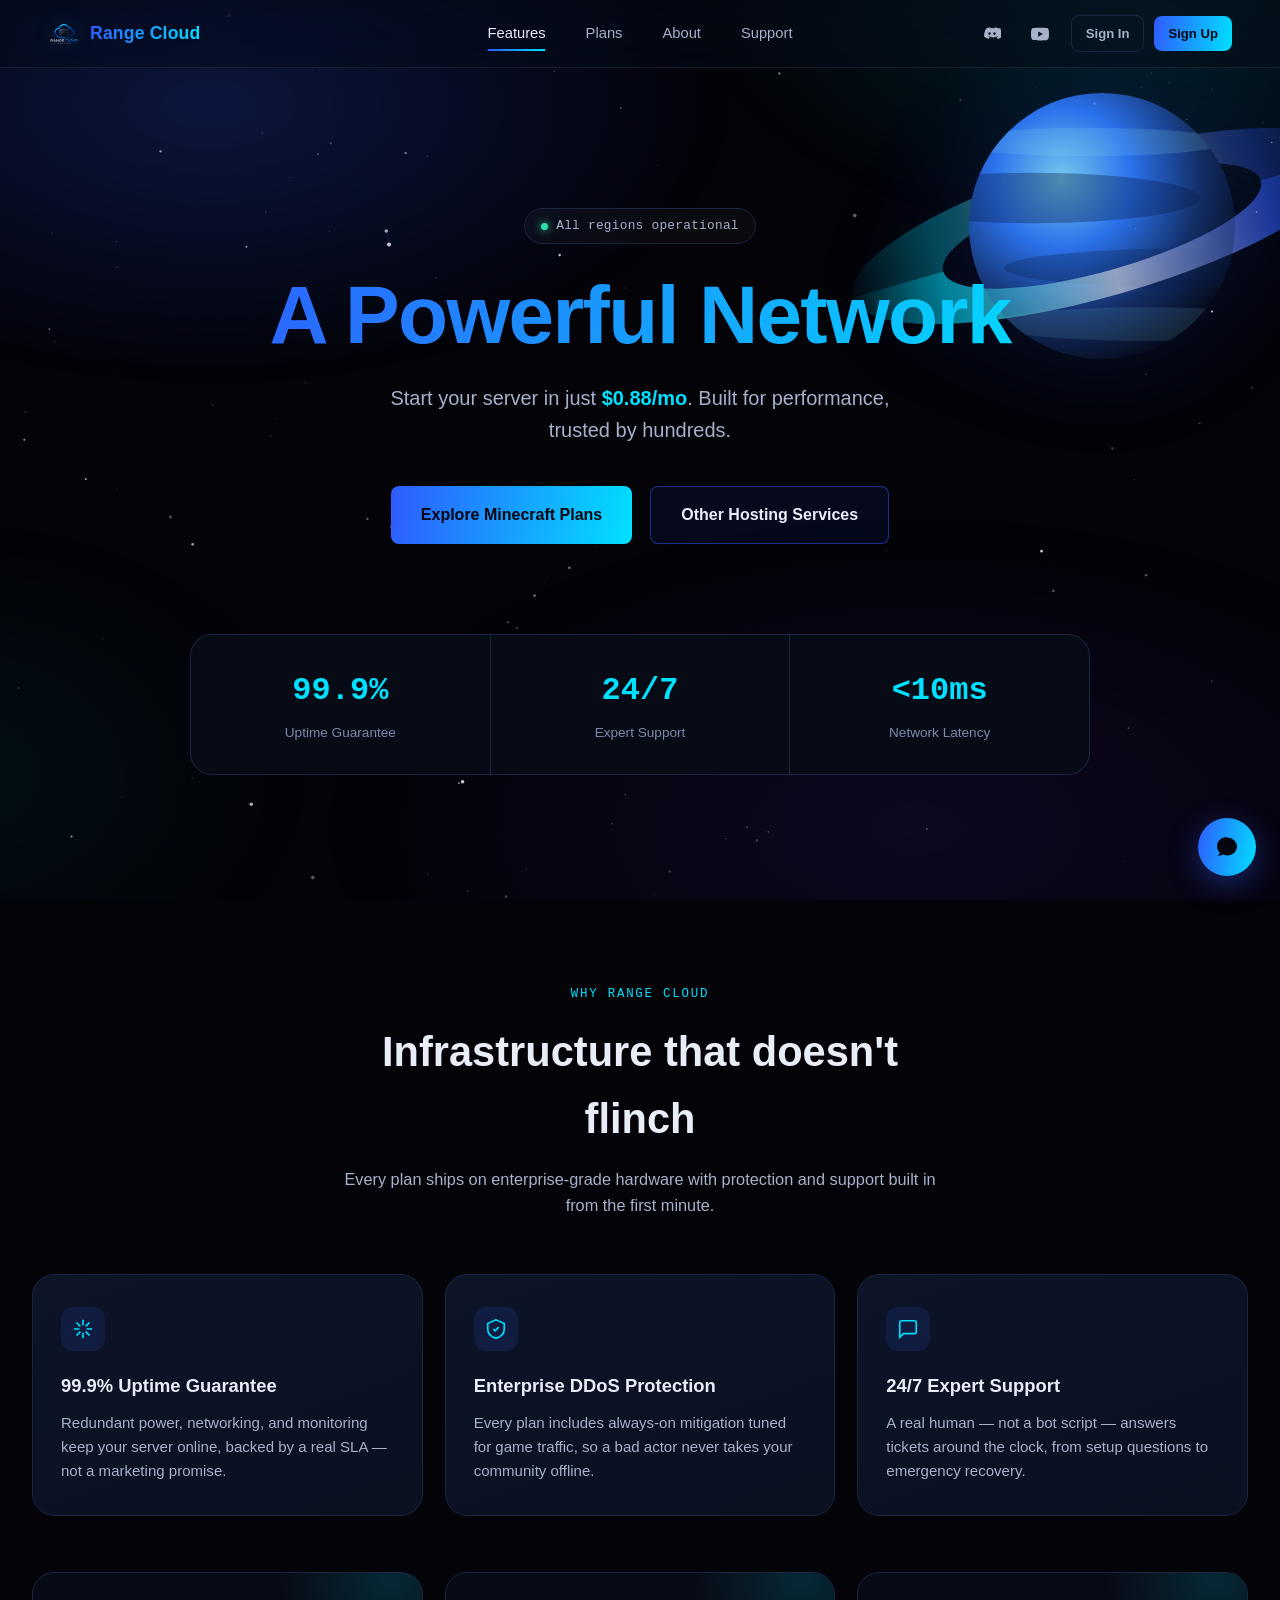
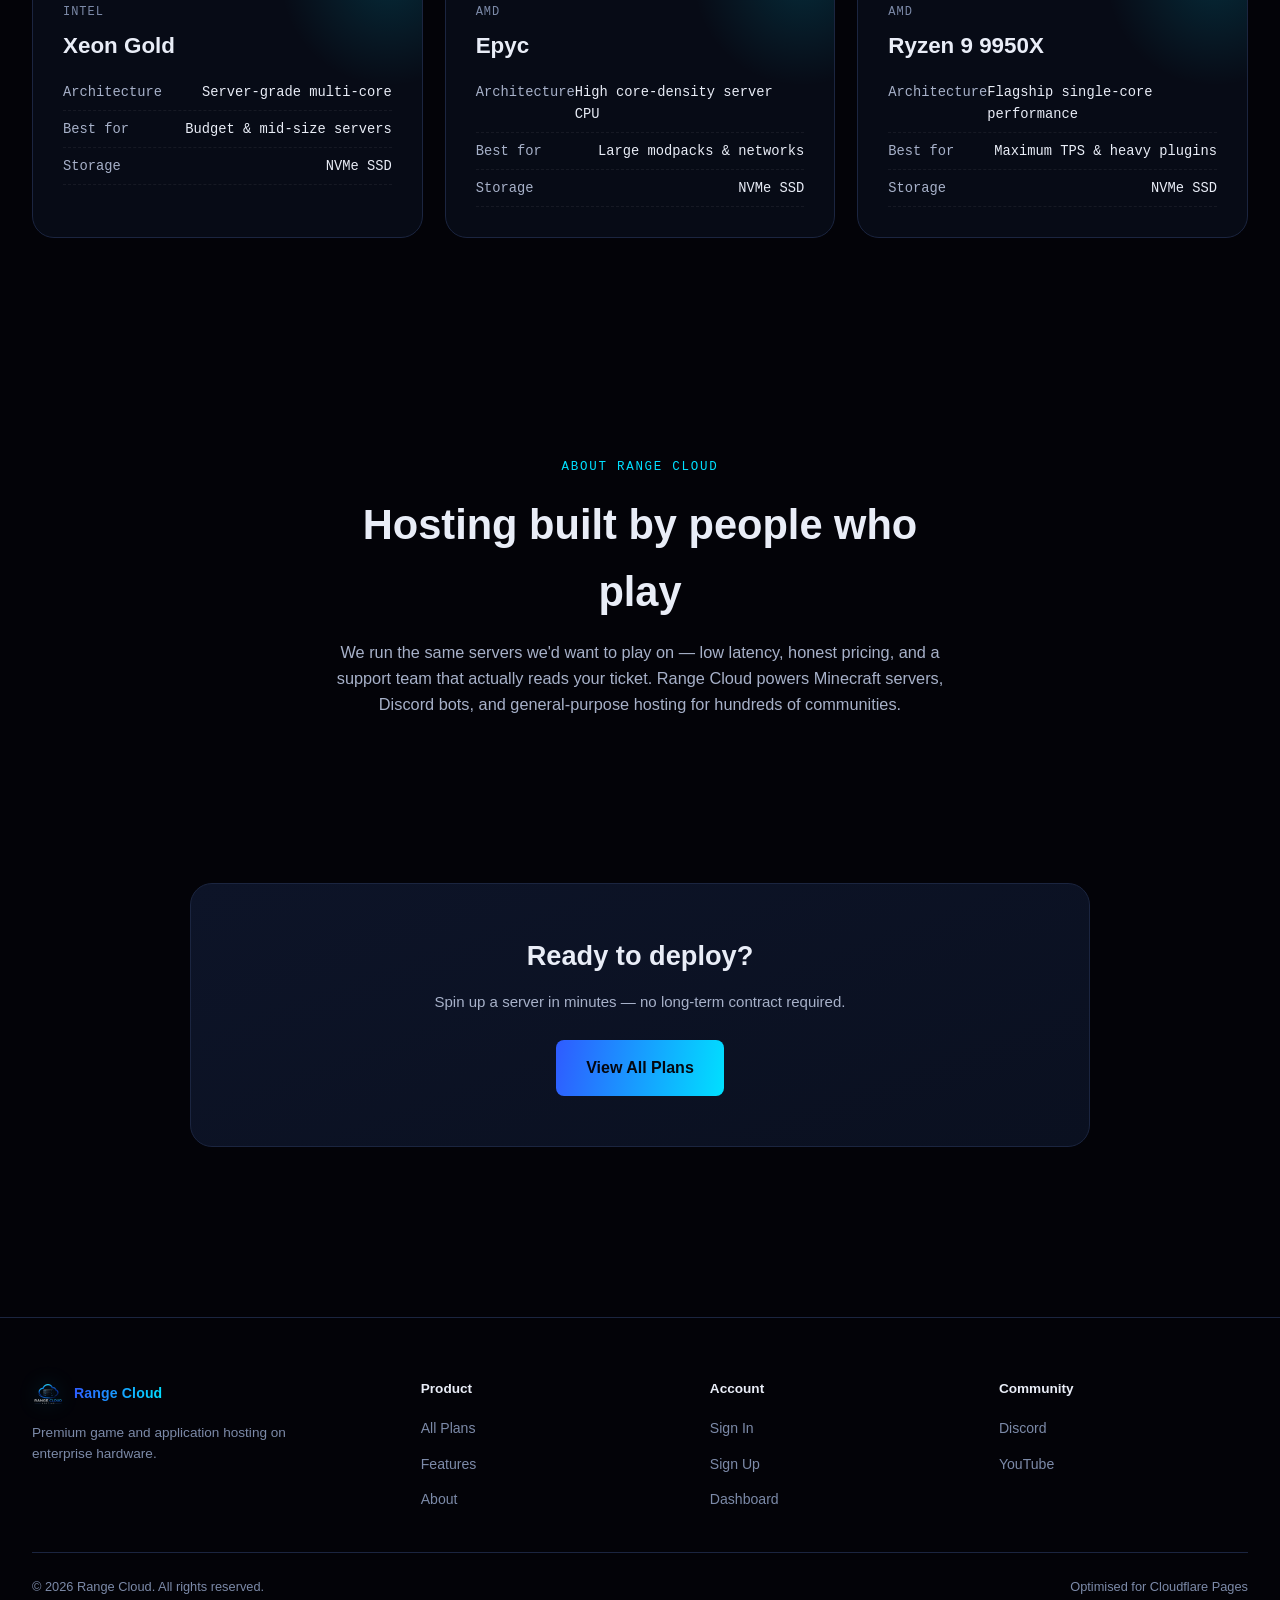
==== commit a84f5db7: "Update index.html" ====
--- a/index.html
+++ b/index.html
@@ -114,7 +114,7 @@
       All regions operational
     </div>
     <h1>A Powerful Network</h1>
-    <p class="subtitle">Start your server in just <strong>₹0.88/mo</strong>. Built for performance, trusted by hundreds.</p>
+    <p class="subtitle">Start your server in just <strong>$0.88/mo</strong>. Built for performance, trusted by hundreds.</p>
     <div class="hero-ctas">
       <a href="plans.html" class="btn btn-glow-solid">Explore Minecraft Plans</a>
       <a href="plans.html#discord-bots" class="btn btn-glow">Other Hosting Services</a>
--- a/styles.css
+++ b/styles.css
@@ -66,18 +66,86 @@
   position: relative;
 }
 
-/* ---------- Starfield canvas ---------- */
+/* ---------- Starfield canvas + nebula + planet ---------- */
 #starfield {
   position: fixed;
   inset: 0;
   width: 100vw;
   height: 100vh;
   z-index: 0;
+  background: var(--void);
+  pointer-events: none;
+  overflow: hidden;
+}
+
+.nebula-layer {
+  position: absolute;
+  inset: -10%;
+  z-index: 0;
   background:
-    radial-gradient(ellipse 80% 60% at 50% -10%, rgba(47, 91, 255, 0.16), transparent 60%),
-    radial-gradient(ellipse 60% 50% at 90% 10%, rgba(0, 224, 255, 0.08), transparent 60%),
-    var(--void);
-  pointer-events: none;
+    radial-gradient(ellipse 55% 42% at 22% 18%, rgba(47, 91, 255, 0.22), transparent 62%),
+    radial-gradient(ellipse 48% 38% at 82% 8%, rgba(0, 224, 255, 0.14), transparent 60%),
+    radial-gradient(ellipse 60% 45% at 68% 85%, rgba(120, 60, 255, 0.10), transparent 65%),
+    radial-gradient(ellipse 40% 40% at 5% 80%, rgba(0, 224, 255, 0.06), transparent 60%);
+  animation: nebula-drift 70s ease-in-out infinite alternate;
+  will-change: transform;
+}
+
+@keyframes nebula-drift {
+  0%   { transform: translate3d(0, 0, 0) scale(1); }
+  50%  { transform: translate3d(-2%, 1.5%, 0) scale(1.04); }
+  100% { transform: translate3d(2%, -1%, 0) scale(1.02); }
+}
+
+/* ---------- Ringed planet ---------- */
+.planet-wrap {
+  position: absolute;
+  top: -6%;
+  right: -8%;
+  width: min(46vw, 560px);
+  height: min(46vw, 560px);
+  z-index: 0;
+  opacity: 0.92;
+  animation: planet-float 22s ease-in-out infinite;
+  filter: drop-shadow(0 0 60px rgba(47, 91, 255, 0.18));
+}
+
+.planet-svg { width: 100%; height: 100%; overflow: visible; }
+
+#starfield canvas {
+  position: absolute;
+  inset: 0;
+  z-index: 2;
+}
+
+.planet-core { transform-origin: 200px 200px; animation: planet-rotate 200s linear infinite; }
+
+@keyframes planet-float {
+  0%, 100% { transform: translate3d(0, 0, 0) rotate(-2deg); }
+  50% { transform: translate3d(-1.4%, 2.2%, 0) rotate(1deg); }
+}
+
+@keyframes planet-rotate {
+  from { transform: rotate(0deg); }
+  to { transform: rotate(360deg); }
+}
+
+.moon-orbit {
+  transform-origin: 200px 200px;
+  animation: moon-orbit-spin 50s linear infinite;
+}
+
+@keyframes moon-orbit-spin {
+  from { transform: rotate(0deg); }
+  to { transform: rotate(360deg); }
+}
+
+@media (max-width: 760px) {
+  .planet-wrap { width: 72vw; height: 72vw; top: -10%; right: -20%; opacity: 0.7; }
+}
+
+@media (prefers-reduced-motion: reduce) {
+  .nebula-layer, .planet-wrap, .planet-core { animation: none !important; }
 }
 
 .page-content {
@@ -146,18 +214,11 @@
 }
 
 .logo-mark {
-  width: 30px;
-  height: 30px;
+  width: 32px;
+  height: 32px;
   flex-shrink: 0;
-}
-
-.logo-mark .node { animation: pulse-node 3.2s ease-in-out infinite; }
-.logo-mark .node:nth-child(2) { animation-delay: 0.5s; }
-.logo-mark .node:nth-child(3) { animation-delay: 1s; }
-
-@keyframes pulse-node {
-  0%, 100% { opacity: 0.5; r: 2.4; }
-  50% { opacity: 1; r: 3.4; }
+  object-fit: contain;
+  filter: drop-shadow(0 0 10px rgba(0, 224, 255, 0.25));
 }
 
 .logo-text {
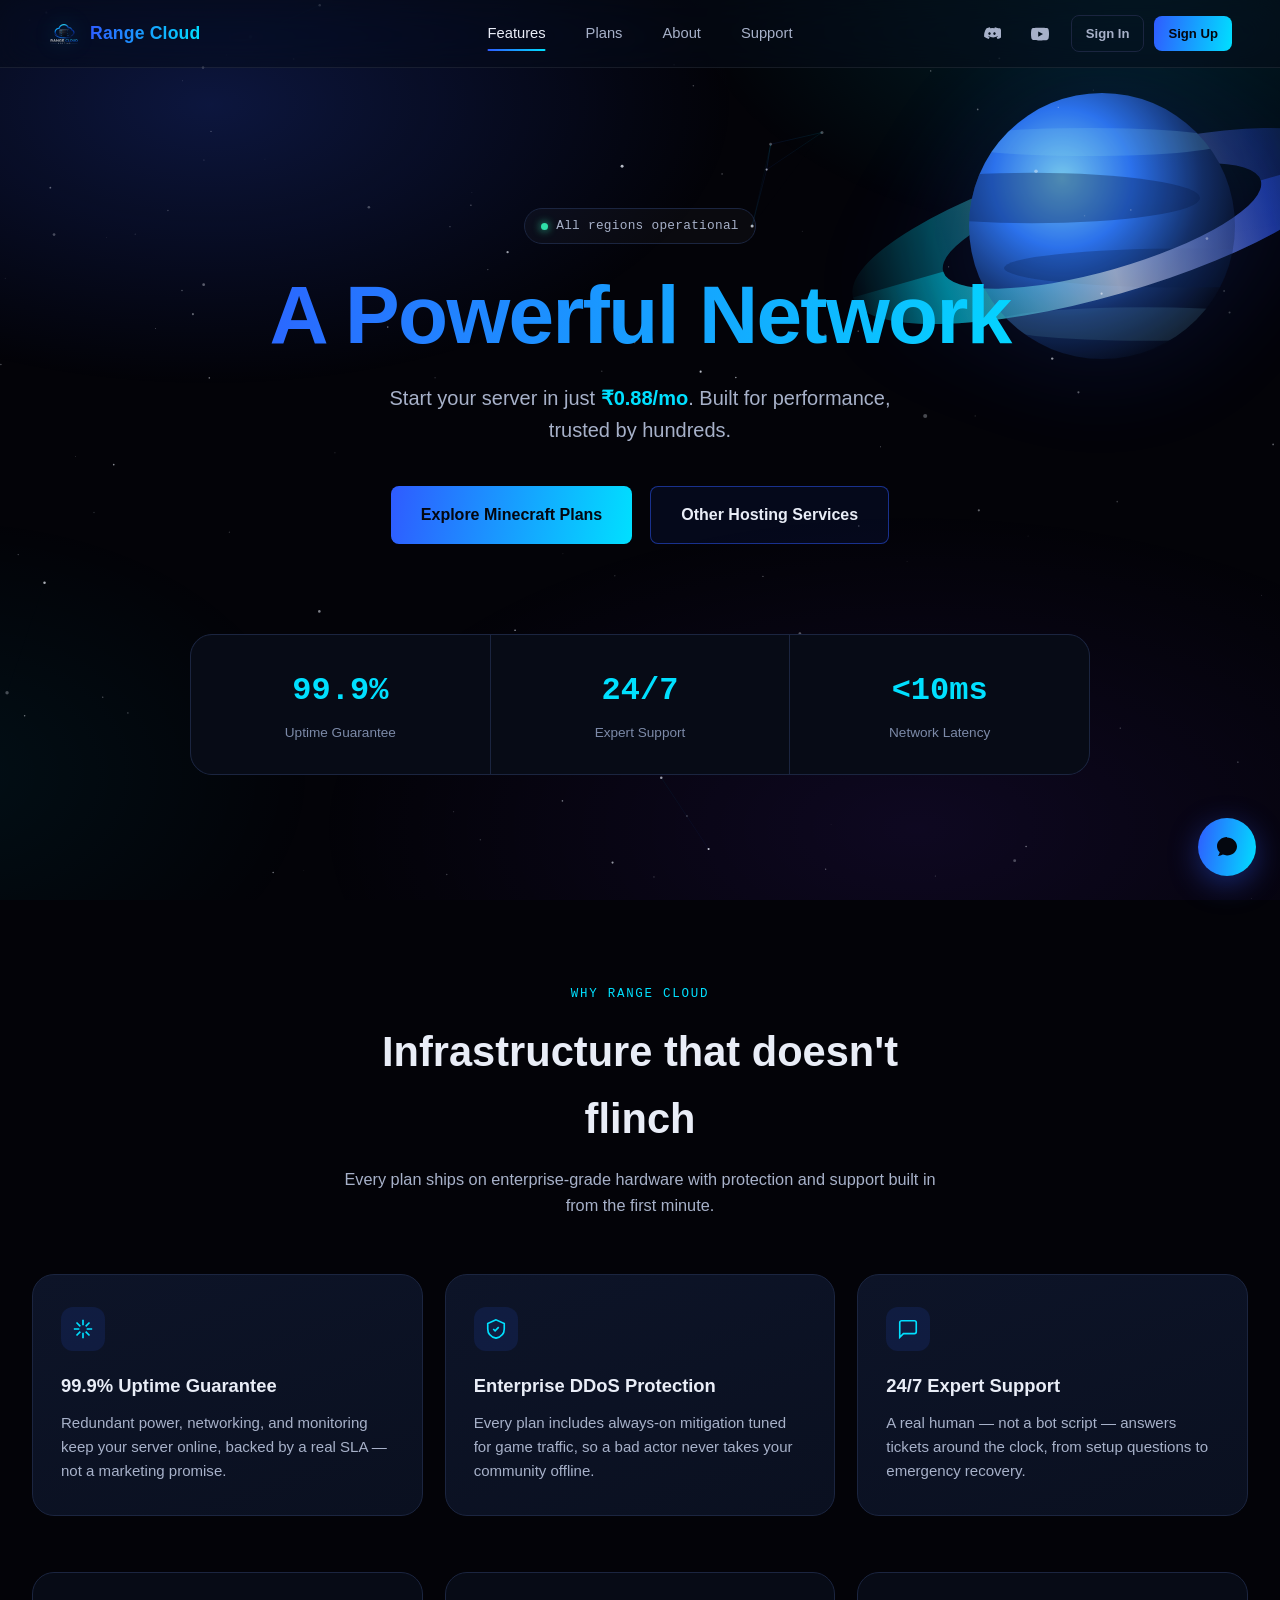
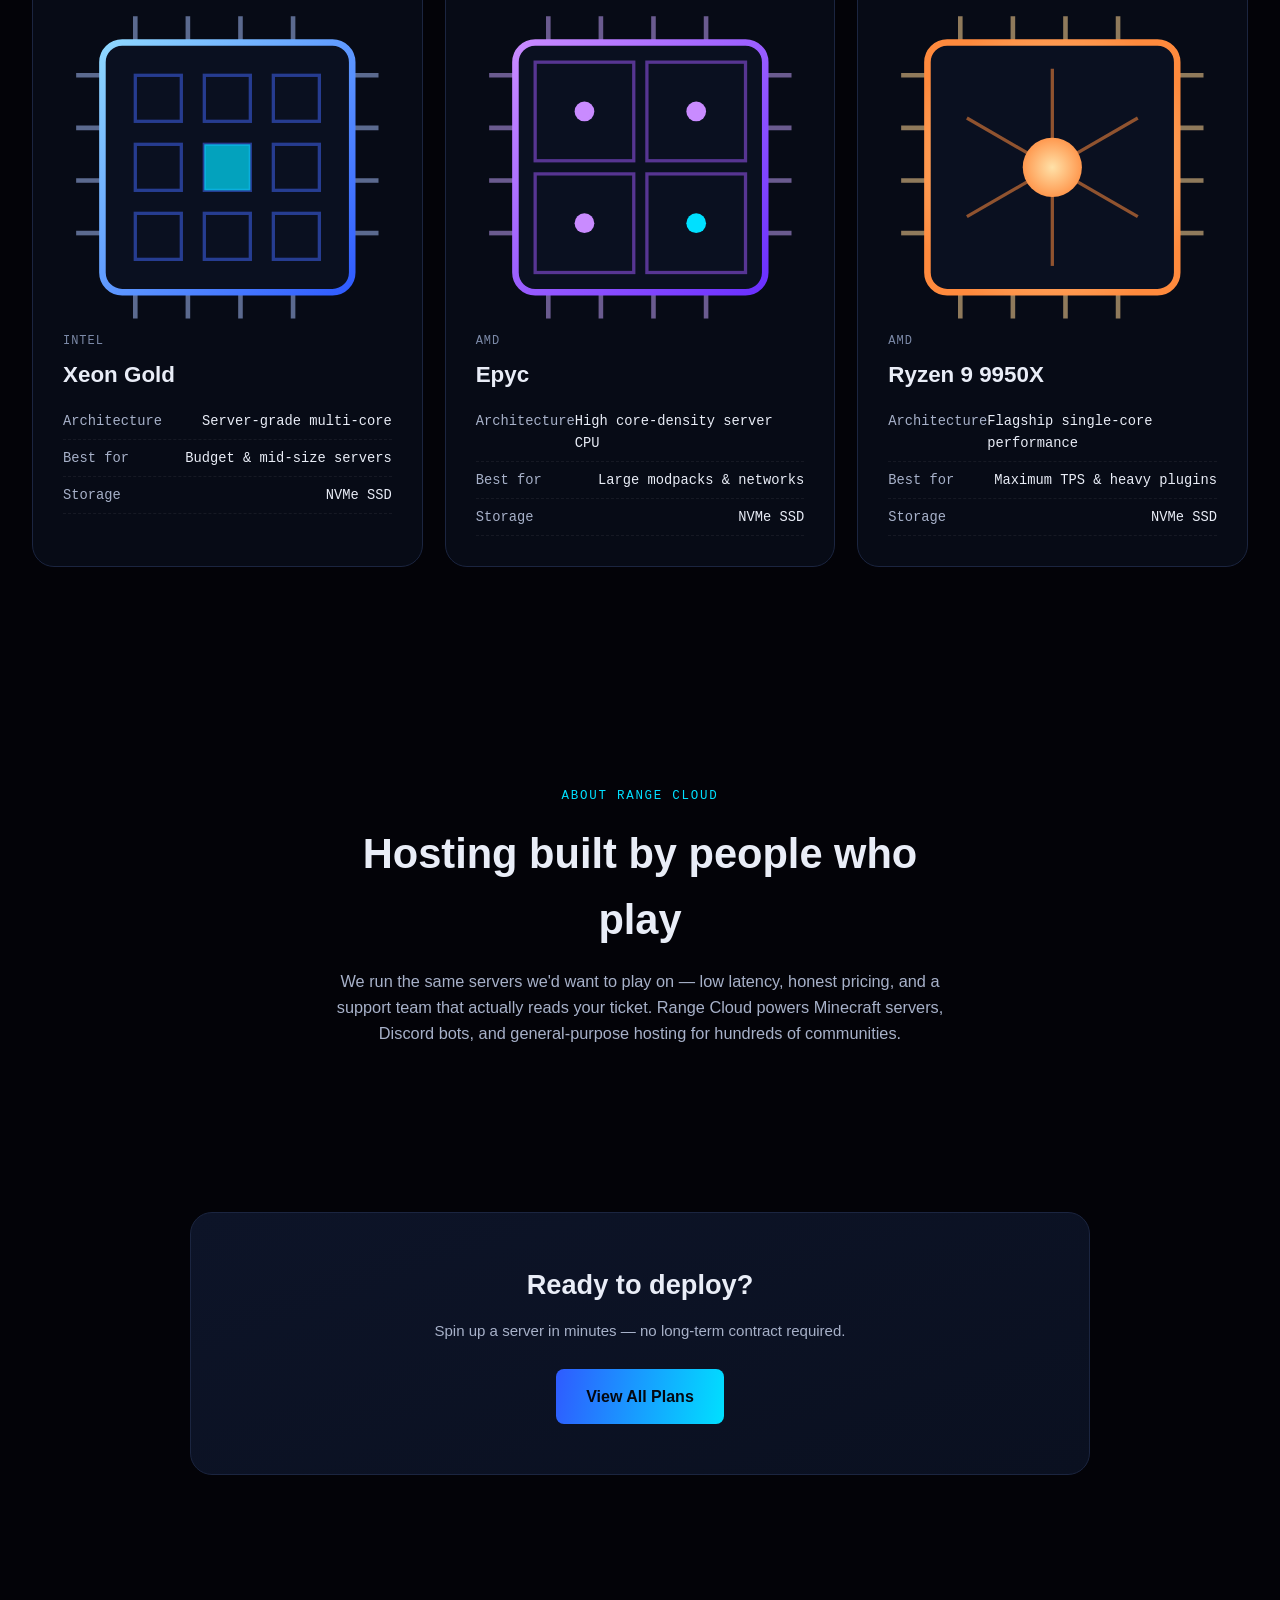
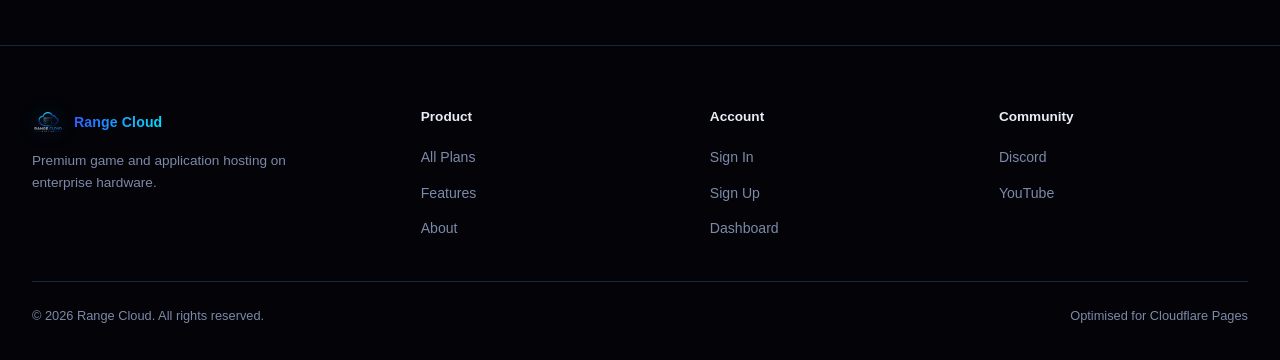
==== commit ddff737e: "Update index.html" ====
--- a/index.html
+++ b/index.html
@@ -10,7 +10,9 @@
 <link rel="stylesheet" href="styles.css">
 <link rel="icon" type="image/png" href="logo.png">
 </head>
-<body>
+<body class="page-enter">
+
+<div class="loading-bar" id="loadingBar"></div>
 
 <div id="starfield" aria-hidden="true">
   <div class="nebula-layer" aria-hidden="true"></div>
@@ -88,7 +90,7 @@
     </nav>
 
     <div class="nav-right">
-      <a class="social-icon" href="https://discord.com" target="_blank" rel="noopener noreferrer" aria-label="Join our Discord">
+      <a class="social-icon" href="https://discord.gg/Q9EFKmKFFb" target="_blank" rel="noopener noreferrer" aria-label="Join our Discord">
         <svg viewBox="0 0 24 24" fill="currentColor"><path d="M20.317 4.369A19.79 19.79 0 0 0 15.885 3c-.22.4-.43.86-.6 1.28a18.27 18.27 0 0 0-5.57 0A11.6 11.6 0 0 0 9.115 3a19.736 19.736 0 0 0-4.432 1.37C1.98 8.19 1.24 11.9 1.55 15.56a19.9 19.9 0 0 0 6.06 3.06c.49-.67.92-1.39 1.29-2.15-.7-.26-1.37-.59-2-.98.17-.12.33-.25.49-.38a14.1 14.1 0 0 0 12.24 0c.16.13.32.26.49.38-.63.39-1.3.72-2 .98.37.76.8 1.48 1.29 2.15a19.83 19.83 0 0 0 6.06-3.06c.36-4.24-.62-7.92-2.65-11.19ZM8.68 13.33c-.9 0-1.63-.83-1.63-1.85 0-1.02.72-1.85 1.63-1.85.92 0 1.65.84 1.63 1.85 0 1.02-.71 1.85-1.63 1.85Zm6.64 0c-.9 0-1.63-.83-1.63-1.85 0-1.02.72-1.85 1.63-1.85.92 0 1.65.84 1.63 1.85 0 1.02-.71 1.85-1.63 1.85Z"/></svg>
       </a>
       <a class="social-icon" href="https://youtube.com" target="_blank" rel="noopener noreferrer" aria-label="Watch us on YouTube">
@@ -114,10 +116,10 @@
       All regions operational
     </div>
     <h1>A Powerful Network</h1>
-    <p class="subtitle">Start your server in just <strong>$0.88/mo</strong>. Built for performance, trusted by hundreds.</p>
+    <p class="subtitle">Start your server in just <strong>₹0.88/mo</strong>. Built for performance, trusted by hundreds.</p>
     <div class="hero-ctas">
-      <a href="plans.html" class="btn btn-glow-solid">Explore Minecraft Plans</a>
-      <a href="plans.html#discord-bots" class="btn btn-glow">Other Hosting Services</a>
+      <a href="plans.html?type=minecraft" class="btn btn-glow-solid">Explore Minecraft Plans</a>
+      <a href="plans.html?type=other" class="btn btn-glow">Other Hosting Services</a>
     </div>
 
     <div class="metrics-strip" role="list">
@@ -170,6 +172,31 @@
 
     <div class="cpu-grid">
       <div class="cpu-card">
+        <svg class="cpu-art" viewBox="0 0 100 100" xmlns="http://www.w3.org/2000/svg" aria-hidden="true">
+          <defs>
+            <linearGradient id="chipIntel" x1="0" y1="0" x2="1" y2="1">
+              <stop offset="0%" stop-color="#8fd8ff"/>
+              <stop offset="100%" stop-color="#2f5bff"/>
+            </linearGradient>
+          </defs>
+          <g stroke="#5b6a8f" stroke-width="1.4">
+            <line x1="12" y1="22" x2="4" y2="22"/><line x1="12" y1="38" x2="4" y2="38"/>
+            <line x1="12" y1="54" x2="4" y2="54"/><line x1="12" y1="70" x2="4" y2="70"/>
+            <line x1="88" y1="22" x2="96" y2="22"/><line x1="88" y1="38" x2="96" y2="38"/>
+            <line x1="88" y1="54" x2="96" y2="54"/><line x1="88" y1="70" x2="96" y2="70"/>
+            <line x1="22" y1="12" x2="22" y2="4"/><line x1="38" y1="12" x2="38" y2="4"/>
+            <line x1="54" y1="12" x2="54" y2="4"/><line x1="70" y1="12" x2="70" y2="4"/>
+            <line x1="22" y1="88" x2="22" y2="96"/><line x1="38" y1="88" x2="38" y2="96"/>
+            <line x1="54" y1="88" x2="54" y2="96"/><line x1="70" y1="88" x2="70" y2="96"/>
+          </g>
+          <rect x="12" y="12" width="76" height="76" rx="6" fill="#0a1020" stroke="url(#chipIntel)" stroke-width="2"/>
+          <g fill="none" stroke="#3a5bdc" stroke-width="1" opacity="0.6">
+            <rect x="22" y="22" width="14" height="14"/><rect x="43" y="22" width="14" height="14"/><rect x="64" y="22" width="14" height="14"/>
+            <rect x="22" y="43" width="14" height="14"/><rect x="43" y="43" width="14" height="14"/><rect x="64" y="43" width="14" height="14"/>
+            <rect x="22" y="64" width="14" height="14"/><rect x="43" y="64" width="14" height="14"/><rect x="64" y="64" width="14" height="14"/>
+          </g>
+          <rect x="43" y="43" width="14" height="14" fill="#00e0ff" opacity="0.7"/>
+        </svg>
         <div class="cpu-brand">Intel</div>
         <div class="cpu-name">Xeon Gold</div>
         <div class="cpu-specs">
@@ -178,7 +205,33 @@
           <div class="row"><span>Storage</span><span>NVMe SSD</span></div>
         </div>
       </div>
+
       <div class="cpu-card">
+        <svg class="cpu-art" viewBox="0 0 100 100" xmlns="http://www.w3.org/2000/svg" aria-hidden="true">
+          <defs>
+            <linearGradient id="chipEpyc" x1="0" y1="0" x2="1" y2="1">
+              <stop offset="0%" stop-color="#c98bff"/>
+              <stop offset="100%" stop-color="#6a2fff"/>
+            </linearGradient>
+          </defs>
+          <g stroke="#6a5b8f" stroke-width="1.4">
+            <line x1="12" y1="22" x2="4" y2="22"/><line x1="12" y1="38" x2="4" y2="38"/>
+            <line x1="12" y1="54" x2="4" y2="54"/><line x1="12" y1="70" x2="4" y2="70"/>
+            <line x1="88" y1="22" x2="96" y2="22"/><line x1="88" y1="38" x2="96" y2="38"/>
+            <line x1="88" y1="54" x2="96" y2="54"/><line x1="88" y1="70" x2="96" y2="70"/>
+            <line x1="22" y1="12" x2="22" y2="4"/><line x1="38" y1="12" x2="38" y2="4"/>
+            <line x1="54" y1="12" x2="54" y2="4"/><line x1="70" y1="12" x2="70" y2="4"/>
+            <line x1="22" y1="88" x2="22" y2="96"/><line x1="38" y1="88" x2="38" y2="96"/>
+            <line x1="54" y1="88" x2="54" y2="96"/><line x1="70" y1="88" x2="70" y2="96"/>
+          </g>
+          <rect x="12" y="12" width="76" height="76" rx="6" fill="#0a1020" stroke="url(#chipEpyc)" stroke-width="2"/>
+          <g fill="none" stroke="#8a4fe0" stroke-width="1" opacity="0.6">
+            <rect x="18" y="18" width="30" height="30"/><rect x="52" y="18" width="30" height="30"/>
+            <rect x="18" y="52" width="30" height="30"/><rect x="52" y="52" width="30" height="30"/>
+          </g>
+          <circle cx="33" cy="33" r="3" fill="#c98bff"/><circle cx="67" cy="33" r="3" fill="#c98bff"/>
+          <circle cx="33" cy="67" r="3" fill="#c98bff"/><circle cx="67" cy="67" r="3" fill="#00e0ff"/>
+        </svg>
         <div class="cpu-brand">AMD</div>
         <div class="cpu-name">Epyc</div>
         <div class="cpu-specs">
@@ -187,7 +240,33 @@
           <div class="row"><span>Storage</span><span>NVMe SSD</span></div>
         </div>
       </div>
+
       <div class="cpu-card">
+        <svg class="cpu-art" viewBox="0 0 100 100" xmlns="http://www.w3.org/2000/svg" aria-hidden="true">
+          <defs>
+            <radialGradient id="chipRyzen" cx="50%" cy="50%" r="60%">
+              <stop offset="0%" stop-color="#ffe1a8"/>
+              <stop offset="100%" stop-color="#ff8a3d"/>
+            </radialGradient>
+          </defs>
+          <g stroke="#8f7a5b" stroke-width="1.4">
+            <line x1="12" y1="22" x2="4" y2="22"/><line x1="12" y1="38" x2="4" y2="38"/>
+            <line x1="12" y1="54" x2="4" y2="54"/><line x1="12" y1="70" x2="4" y2="70"/>
+            <line x1="88" y1="22" x2="96" y2="22"/><line x1="88" y1="38" x2="96" y2="38"/>
+            <line x1="88" y1="54" x2="96" y2="54"/><line x1="88" y1="70" x2="96" y2="70"/>
+            <line x1="22" y1="12" x2="22" y2="4"/><line x1="38" y1="12" x2="38" y2="4"/>
+            <line x1="54" y1="12" x2="54" y2="4"/><line x1="70" y1="12" x2="70" y2="4"/>
+            <line x1="22" y1="88" x2="22" y2="96"/><line x1="38" y1="88" x2="38" y2="96"/>
+            <line x1="54" y1="88" x2="54" y2="96"/><line x1="70" y1="88" x2="70" y2="96"/>
+          </g>
+          <rect x="12" y="12" width="76" height="76" rx="6" fill="#0a1020" stroke="url(#chipRyzen)" stroke-width="2"/>
+          <g stroke="#ff8a3d" stroke-width="1" opacity="0.55">
+            <line x1="50" y1="50" x2="50" y2="20"/><line x1="50" y1="50" x2="76" y2="35"/>
+            <line x1="50" y1="50" x2="76" y2="65"/><line x1="50" y1="50" x2="50" y2="80"/>
+            <line x1="50" y1="50" x2="24" y2="65"/><line x1="50" y1="50" x2="24" y2="35"/>
+          </g>
+          <circle cx="50" cy="50" r="9" fill="url(#chipRyzen)"/>
+        </svg>
         <div class="cpu-brand">AMD</div>
         <div class="cpu-name">Ryzen 9 9950X</div>
         <div class="cpu-specs">
@@ -248,7 +327,7 @@
     <div class="footer-col">
       <h4>Community</h4>
       <ul>
-        <li><a href="https://discord.com" target="_blank" rel="noopener noreferrer">Discord</a></li>
+        <li><a href="https://discord.gg/Q9EFKmKFFb" target="_blank" rel="noopener noreferrer">Discord</a></li>
         <li><a href="https://youtube.com" target="_blank" rel="noopener noreferrer">YouTube</a></li>
       </ul>
     </div>
@@ -280,7 +359,8 @@
   </div>
   <div class="support-mode-tabs">
     <button id="modeTicket" class="active" type="button">Open a Ticket</button>
-    <button id="modeAdmin" type="button" style="display:none;">Admin Queue</button>
+    <button id="modeAdmin" type="button" style="display:none;">Support Queue</button>
+    <button id="modePurchases" type="button" style="display:none;">Purchases</button>
   </div>
   <div class="support-body">
     <div id="bodyTicket" class="support-mode-body">
@@ -296,6 +376,10 @@
       <h5>Open tickets</h5>
       <div class="ticket-list" id="adminQueueList"></div>
     </div>
+    <div id="bodyPurchases" class="support-mode-body" style="display:none;">
+      <h5>Purchase requests</h5>
+      <div class="ticket-list" id="adminPurchasesList"></div>
+    </div>
   </div>
 </div>
 
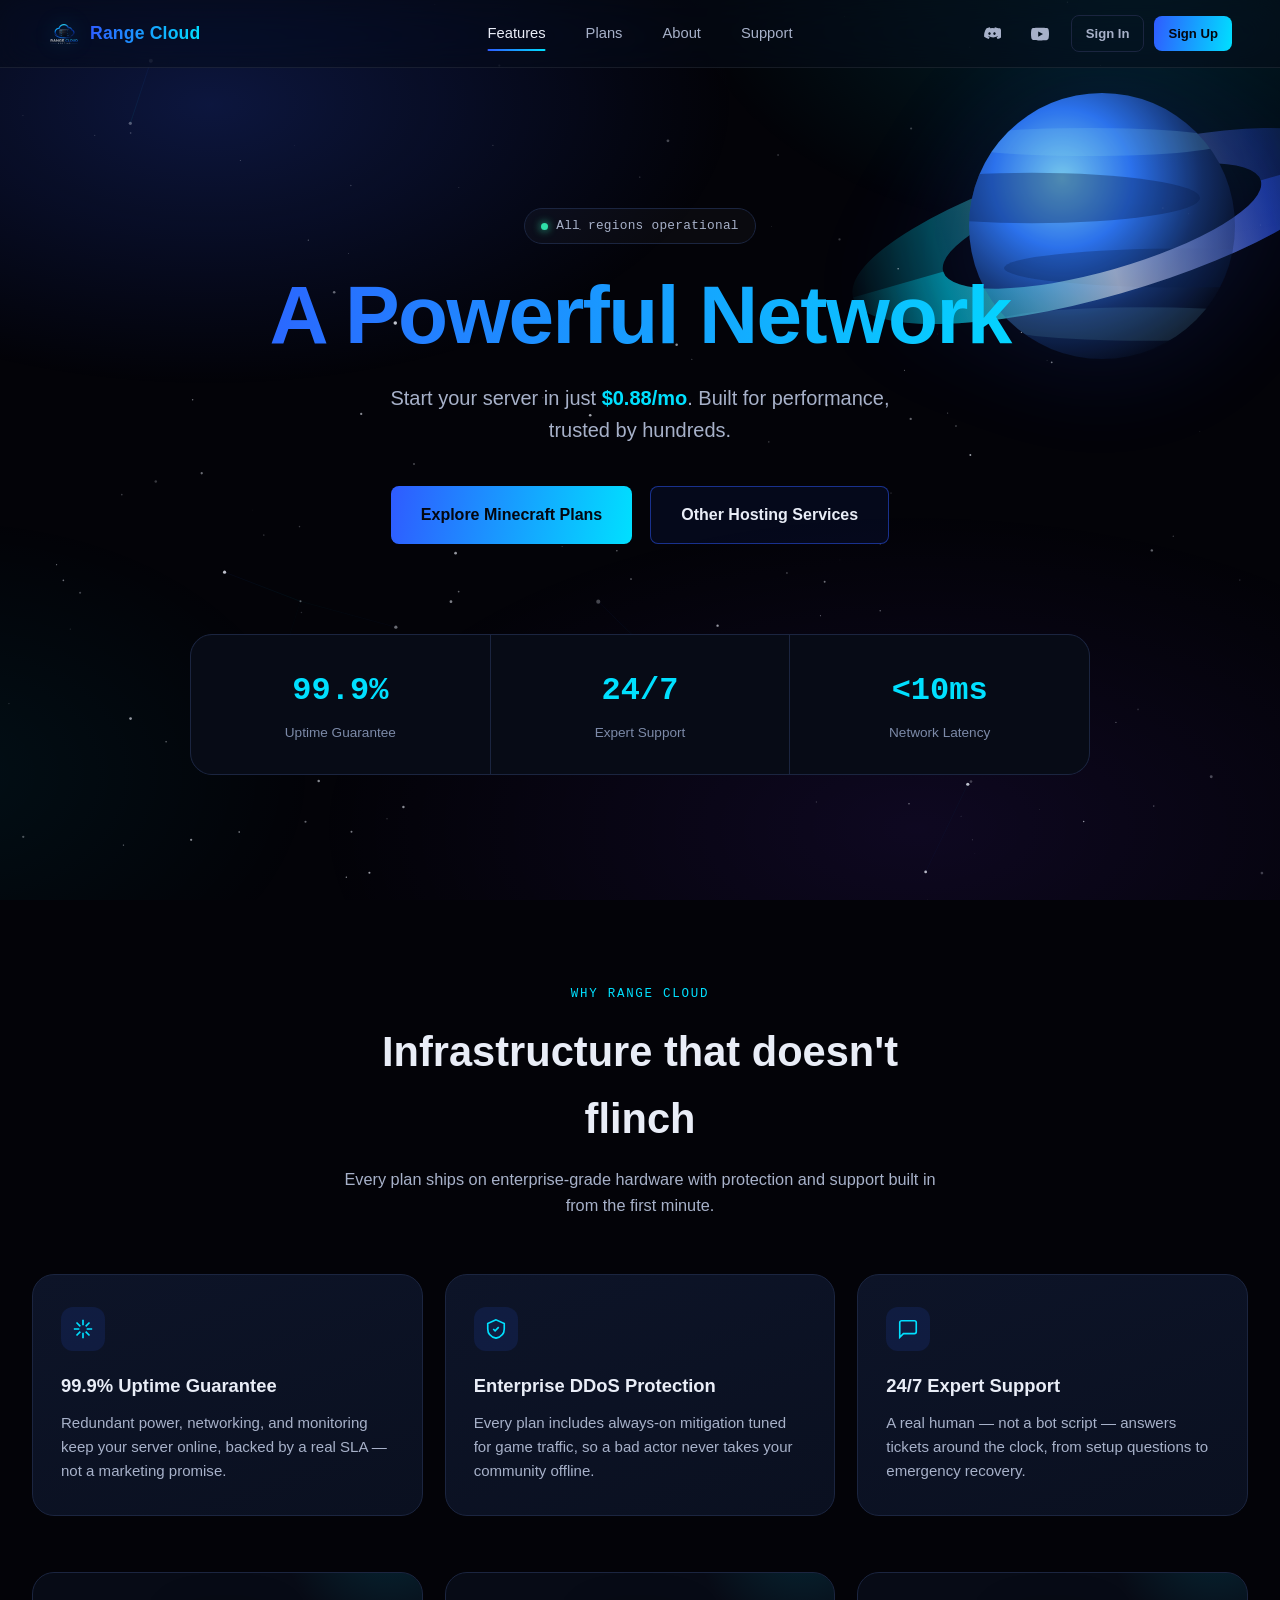
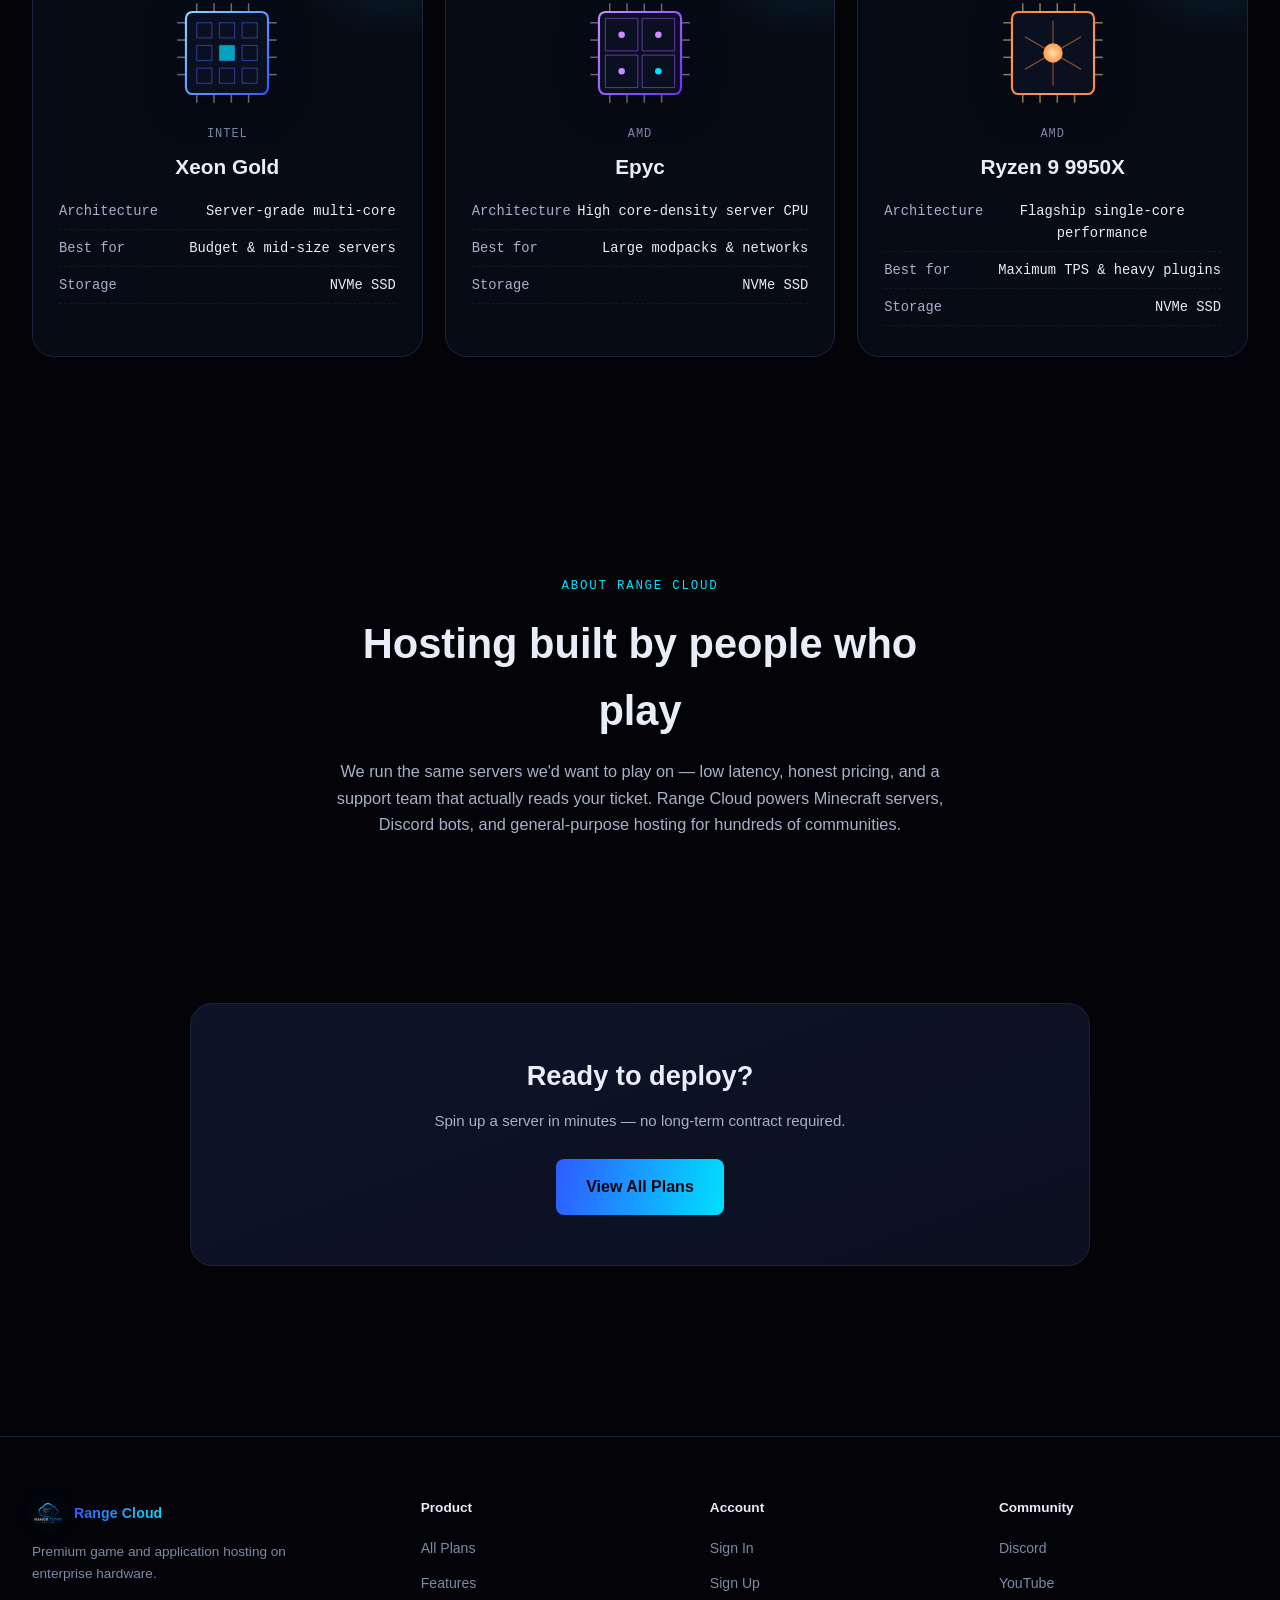
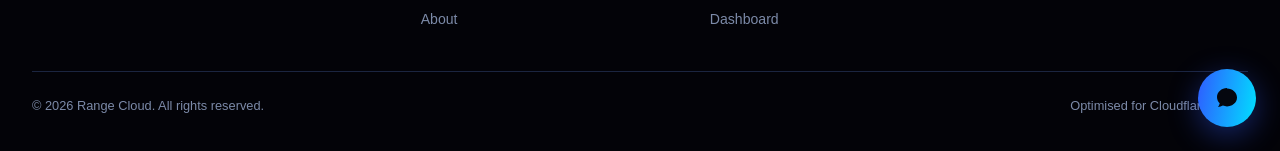
==== commit c50f9151: "Update index.html" ====
--- a/index.html
+++ b/index.html
@@ -116,7 +116,7 @@
       All regions operational
     </div>
     <h1>A Powerful Network</h1>
-    <p class="subtitle">Start your server in just <strong>₹0.88/mo</strong>. Built for performance, trusted by hundreds.</p>
+    <p class="subtitle">Start your server in just <strong>$0.88/mo</strong>. Built for performance, trusted by hundreds.</p>
     <div class="hero-ctas">
       <a href="plans.html?type=minecraft" class="btn btn-glow-solid">Explore Minecraft Plans</a>
       <a href="plans.html?type=other" class="btn btn-glow">Other Hosting Services</a>
--- a/styles.css
+++ b/styles.css
@@ -42,6 +42,33 @@
 
 * { margin: 0; padding: 0; box-sizing: border-box; }
 
+/* ---------- Page transitions + loading bar ---------- */
+.loading-bar {
+  position: fixed;
+  top: 0; left: 0;
+  height: 3px;
+  width: 0%;
+  background: var(--gradient);
+  z-index: 3000;
+  box-shadow: 0 0 14px rgba(0, 224, 255, 0.55);
+  transition: width 380ms ease, opacity 260ms ease;
+  opacity: 1;
+  pointer-events: none;
+}
+.loading-bar.done { opacity: 0; }
+
+body {
+  transition: opacity 240ms ease, transform 240ms ease;
+  opacity: 1;
+  transform: translateY(0);
+}
+body.page-enter { opacity: 0; transform: translateY(10px); }
+body.page-exit { opacity: 0; transform: translateY(-8px); }
+
+@media (prefers-reduced-motion: reduce) {
+  body, .loading-bar { transition: none !important; }
+}
+
 html {
   scroll-behavior: smooth;
 }
@@ -544,9 +571,13 @@
   background: var(--panel);
   border: 1px solid var(--card-border);
   border-radius: var(--radius-lg);
-  padding: 30px;
+  padding: 26px 26px 30px;
   position: relative;
   overflow: hidden;
+  display: flex;
+  flex-direction: column;
+  align-items: center;
+  text-align: center;
 }
 
 .cpu-card::before {
@@ -558,6 +589,13 @@
   pointer-events: none;
 }
 
+.cpu-art {
+  width: 108px;
+  height: 108px;
+  margin-bottom: 18px;
+  filter: drop-shadow(0 8px 20px rgba(0, 0, 0, 0.4));
+}
+
 .cpu-brand {
   font-family: var(--font-mono);
   font-size: 0.75rem;
@@ -568,12 +606,12 @@
 
 .cpu-name {
   font-family: var(--font-display);
-  font-size: 1.4rem;
+  font-size: 1.3rem;
   font-weight: 700;
   margin: 6px 0 18px;
 }
 
-.cpu-specs { display: flex; flex-direction: column; gap: 8px; }
+.cpu-specs { display: flex; flex-direction: column; gap: 8px; width: 100%; }
 
 .cpu-specs .row {
   display: flex;
@@ -1219,3 +1257,138 @@
   .footer-inner { grid-template-columns: 1fr; }
   .container, .section, .hero, .tab-bar, .tab-panels { padding-left: 20px; padding-right: 20px; }
 }
+
+/* ============================================================
+   PURCHASE PAGE
+   ============================================================ */
+
+.purchase-wrap {
+  min-height: 100vh;
+  padding: calc(var(--nav-height) + 60px) 24px 80px;
+  display: flex;
+  justify-content: center;
+}
+
+.purchase-grid {
+  width: 100%;
+  max-width: 920px;
+  display: grid;
+  grid-template-columns: 1fr;
+  gap: 24px;
+}
+
+.purchase-heading { text-align: center; margin-bottom: 8px; }
+.purchase-heading h1 {
+  font-family: var(--font-display);
+  font-size: clamp(1.7rem, 3.4vw, 2.3rem);
+  font-weight: 700;
+  margin-bottom: 8px;
+}
+.purchase-heading p { color: var(--text-dim); }
+
+#purchaseSummary.plan-card {
+  max-width: 420px;
+  margin: 0 auto;
+}
+
+.purchase-form-card {
+  background: var(--panel);
+  border: 1px solid var(--card-border);
+  border-radius: var(--radius-lg);
+  padding: 32px;
+  max-width: 480px;
+  margin: 0 auto;
+  width: 100%;
+}
+
+.purchase-form-card h3 {
+  font-family: var(--font-display);
+  font-size: 1.2rem;
+  margin-bottom: 6px;
+}
+.purchase-form-card .sub { color: var(--muted); font-size: 0.86rem; margin-bottom: 22px; }
+
+/* ---------- Chat thread ---------- */
+.chat-card {
+  background: var(--panel);
+  border: 1px solid var(--card-border);
+  border-radius: var(--radius-lg);
+  max-width: 640px;
+  margin: 0 auto;
+  width: 100%;
+  overflow: hidden;
+}
+
+.chat-card-head {
+  padding: 18px 22px;
+  border-bottom: 1px solid var(--card-border);
+  background: var(--panel-2);
+  display: flex;
+  justify-content: space-between;
+  align-items: center;
+}
+.chat-card-head h3 { font-family: var(--font-display); font-size: 1.05rem; }
+.chat-card-head .tag { text-transform: capitalize; }
+
+.chat-thread {
+  padding: 20px 22px;
+  max-height: 420px;
+  overflow-y: auto;
+  display: flex;
+  flex-direction: column;
+  gap: 12px;
+}
+
+.chat-bubble {
+  max-width: 82%;
+  padding: 11px 14px;
+  border-radius: var(--radius-sm);
+  font-size: 0.88rem;
+  line-height: 1.5;
+}
+.chat-bubble.user {
+  align-self: flex-end;
+  background: rgba(47, 91, 255, 0.14);
+  border: 1px solid rgba(47, 91, 255, 0.3);
+}
+.chat-bubble.admin {
+  align-self: flex-start;
+  background: var(--amber-dim);
+  border: 1px solid rgba(255, 178, 56, 0.3);
+}
+.chat-meta {
+  font-family: var(--font-mono);
+  font-size: 0.68rem;
+  color: var(--muted);
+  margin-bottom: 4px;
+}
+.chat-text { color: var(--text); word-break: break-word; }
+
+.chat-form {
+  display: flex;
+  gap: 10px;
+  padding: 16px 22px 22px;
+  border-top: 1px solid var(--card-border);
+}
+.chat-form input {
+  flex: 1;
+  padding: 11px 14px;
+  background: var(--panel-2);
+  border: 1px solid var(--card-border);
+  border-radius: var(--radius-sm);
+  color: var(--text);
+  font-size: 0.88rem;
+}
+.chat-form input:focus { border-color: var(--cyan); outline: none; }
+
+.chat-note {
+  padding: 12px 22px;
+  font-size: 0.76rem;
+  color: var(--muted);
+  border-top: 1px dashed var(--card-border);
+}
+
+@media (max-width: 640px) {
+  .chat-bubble { max-width: 92%; }
+  .chat-form { flex-direction: column; }
+}
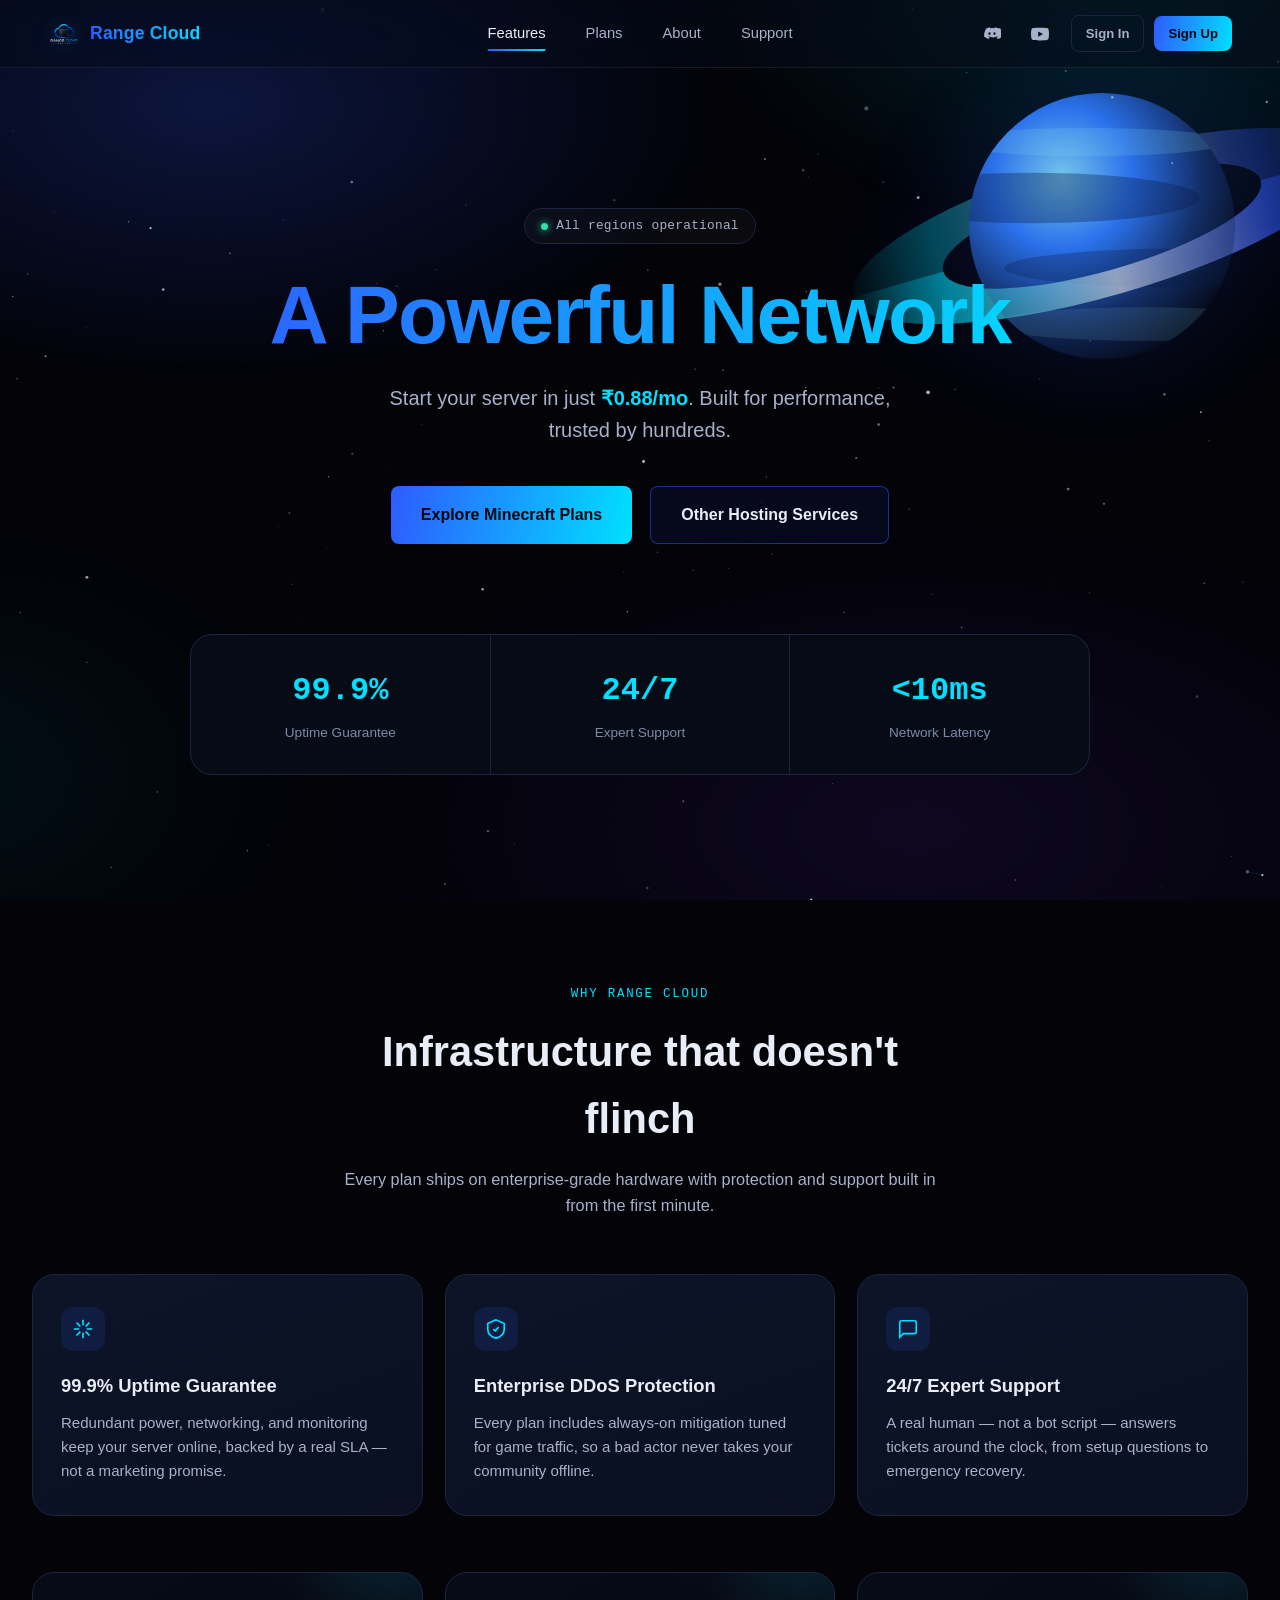
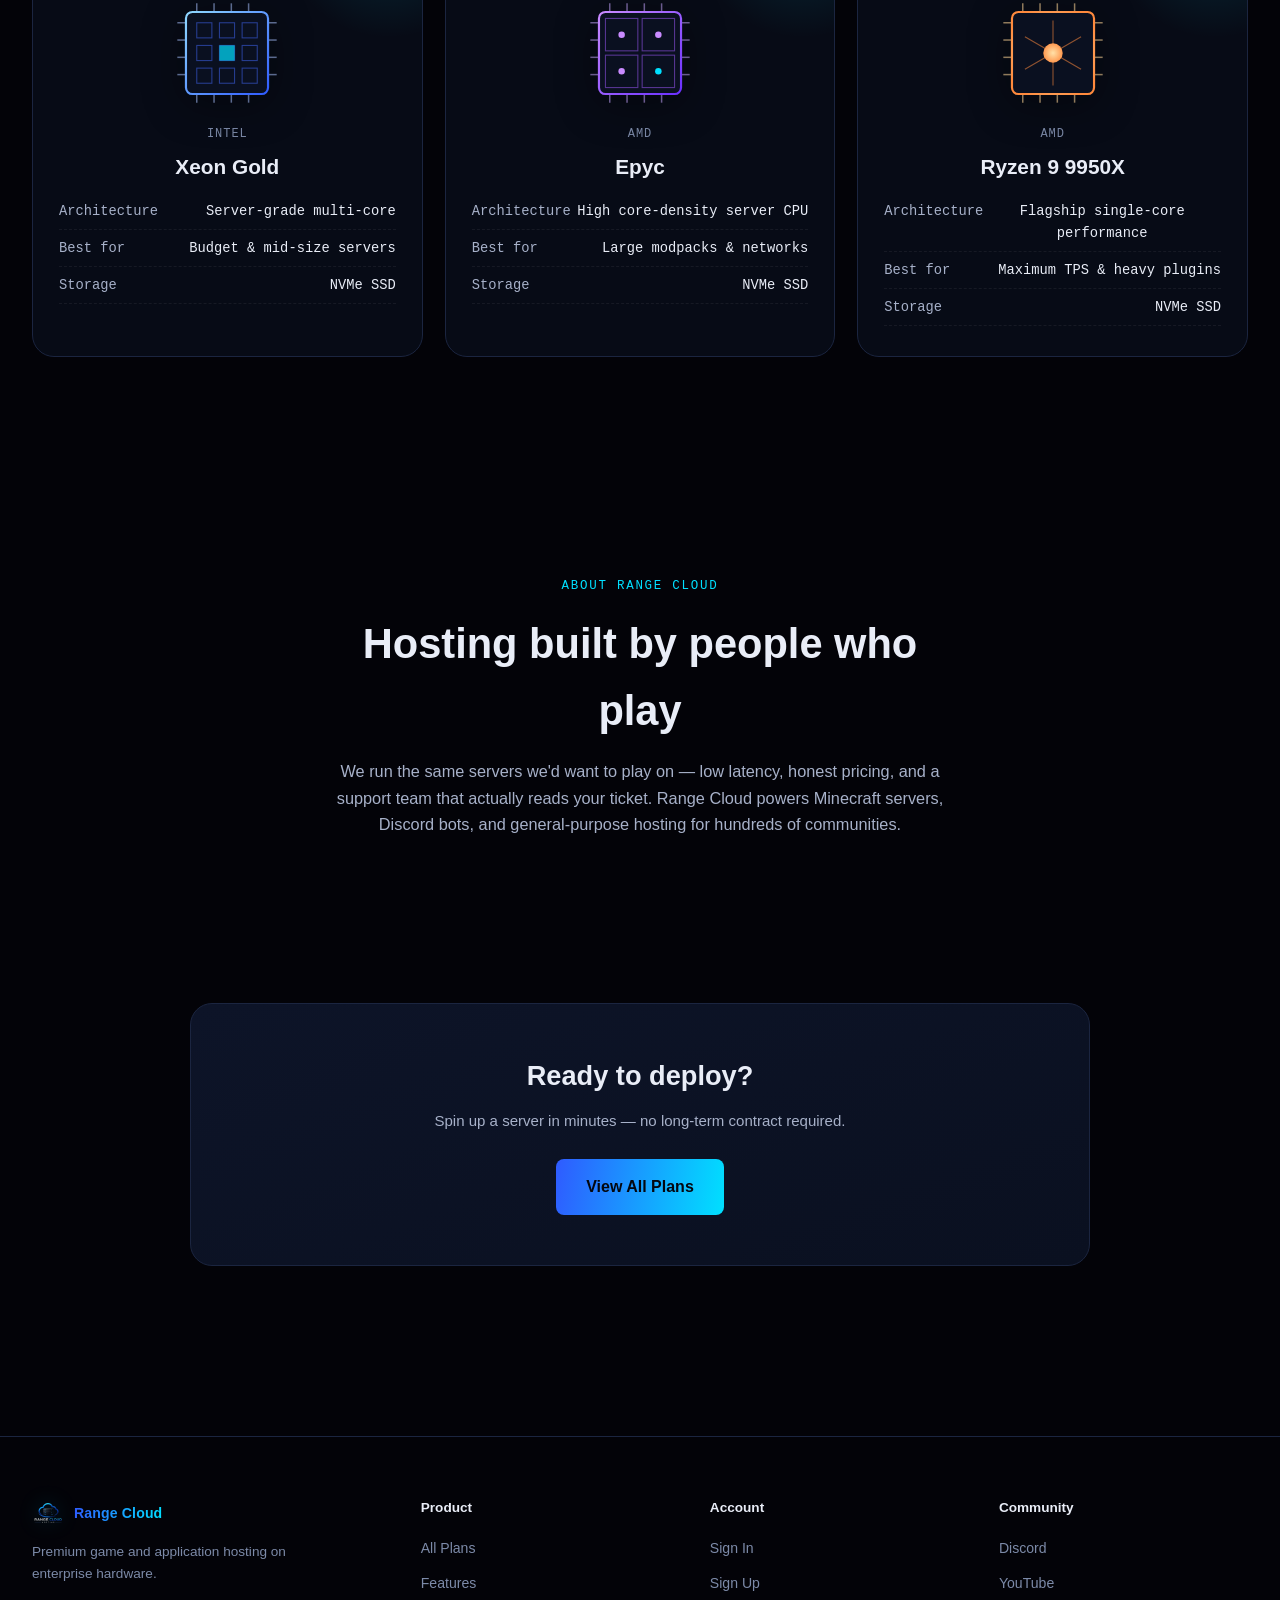
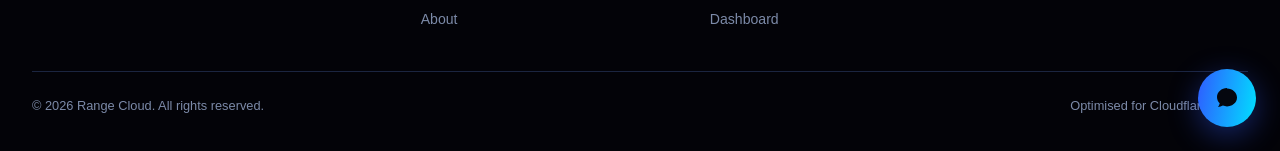
==== commit 647a6a11: "Update index.html" ====
--- a/index.html
+++ b/index.html
@@ -116,7 +116,7 @@
       All regions operational
     </div>
     <h1>A Powerful Network</h1>
-    <p class="subtitle">Start your server in just <strong>$0.88/mo</strong>. Built for performance, trusted by hundreds.</p>
+    <p class="subtitle">Start your server in just <strong>₹0.88/mo</strong>. Built for performance, trusted by hundreds.</p>
     <div class="hero-ctas">
       <a href="plans.html?type=minecraft" class="btn btn-glow-solid">Explore Minecraft Plans</a>
       <a href="plans.html?type=other" class="btn btn-glow">Other Hosting Services</a>
